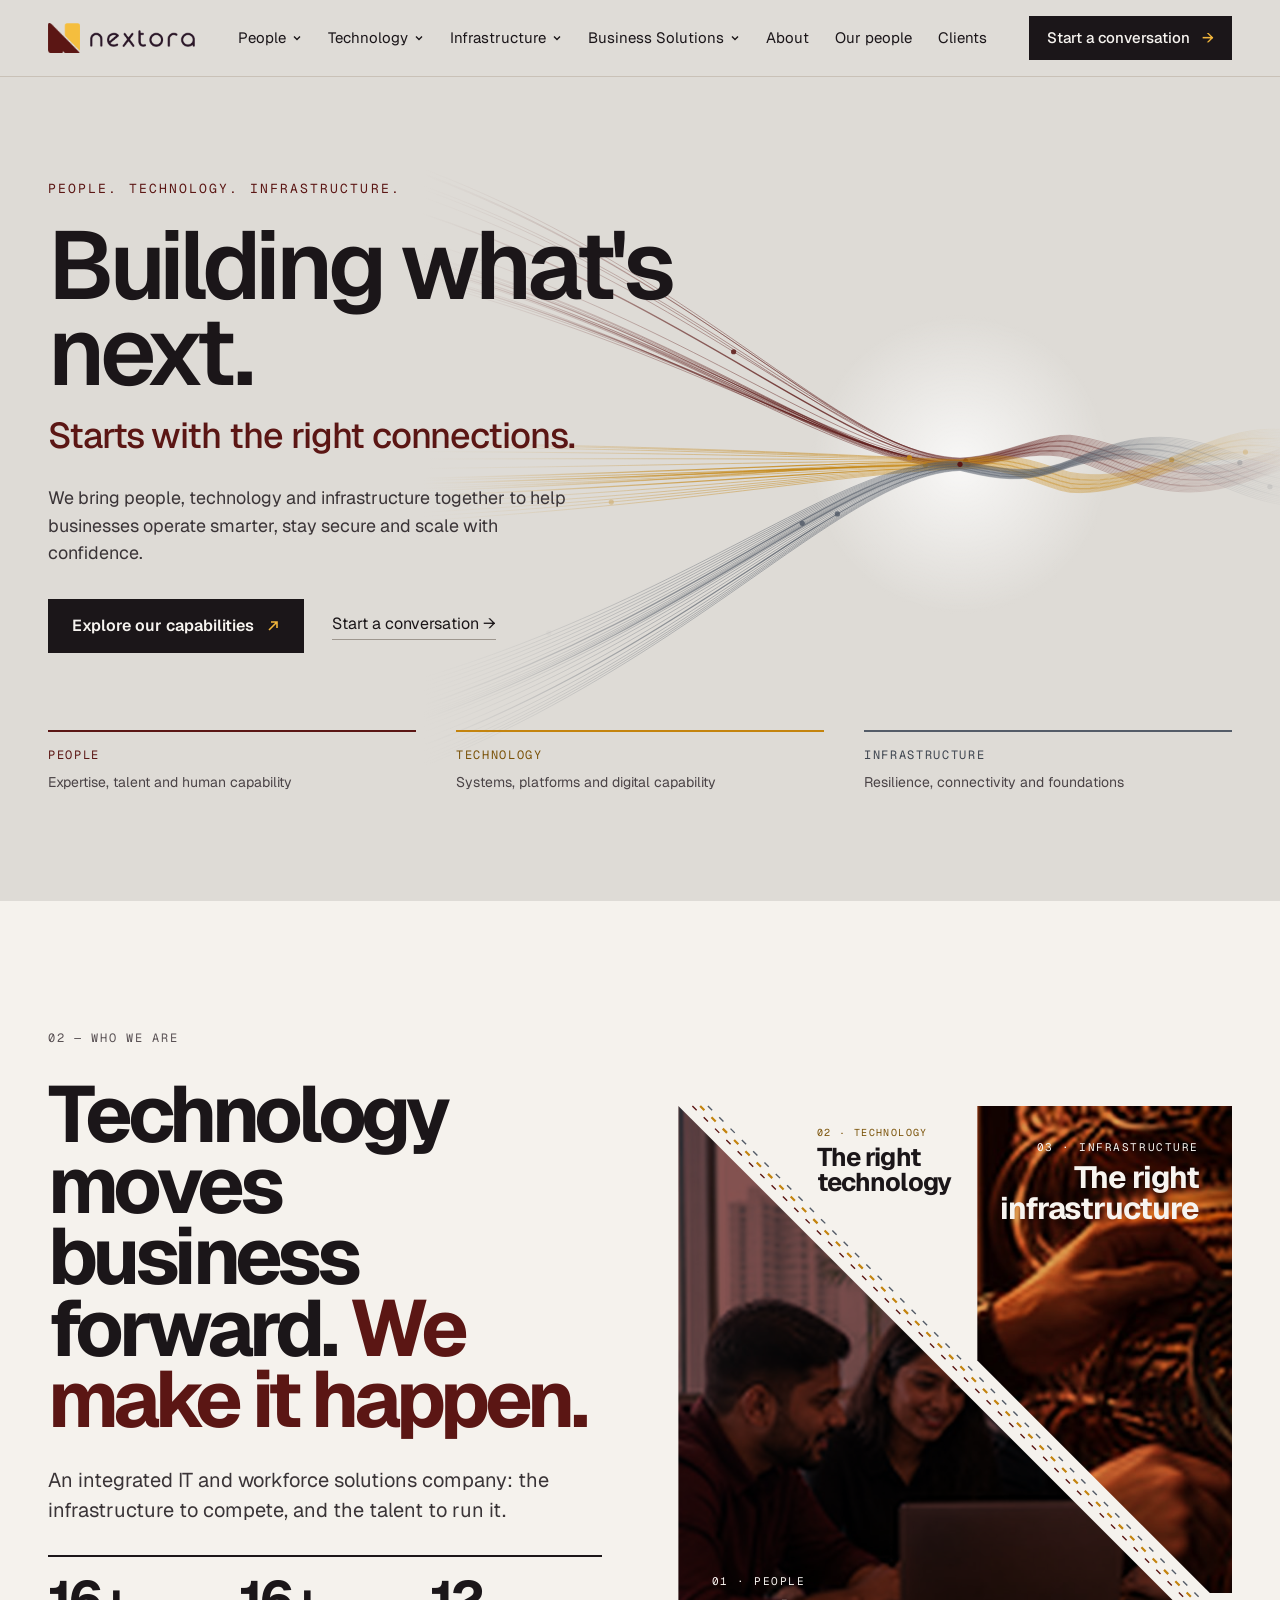
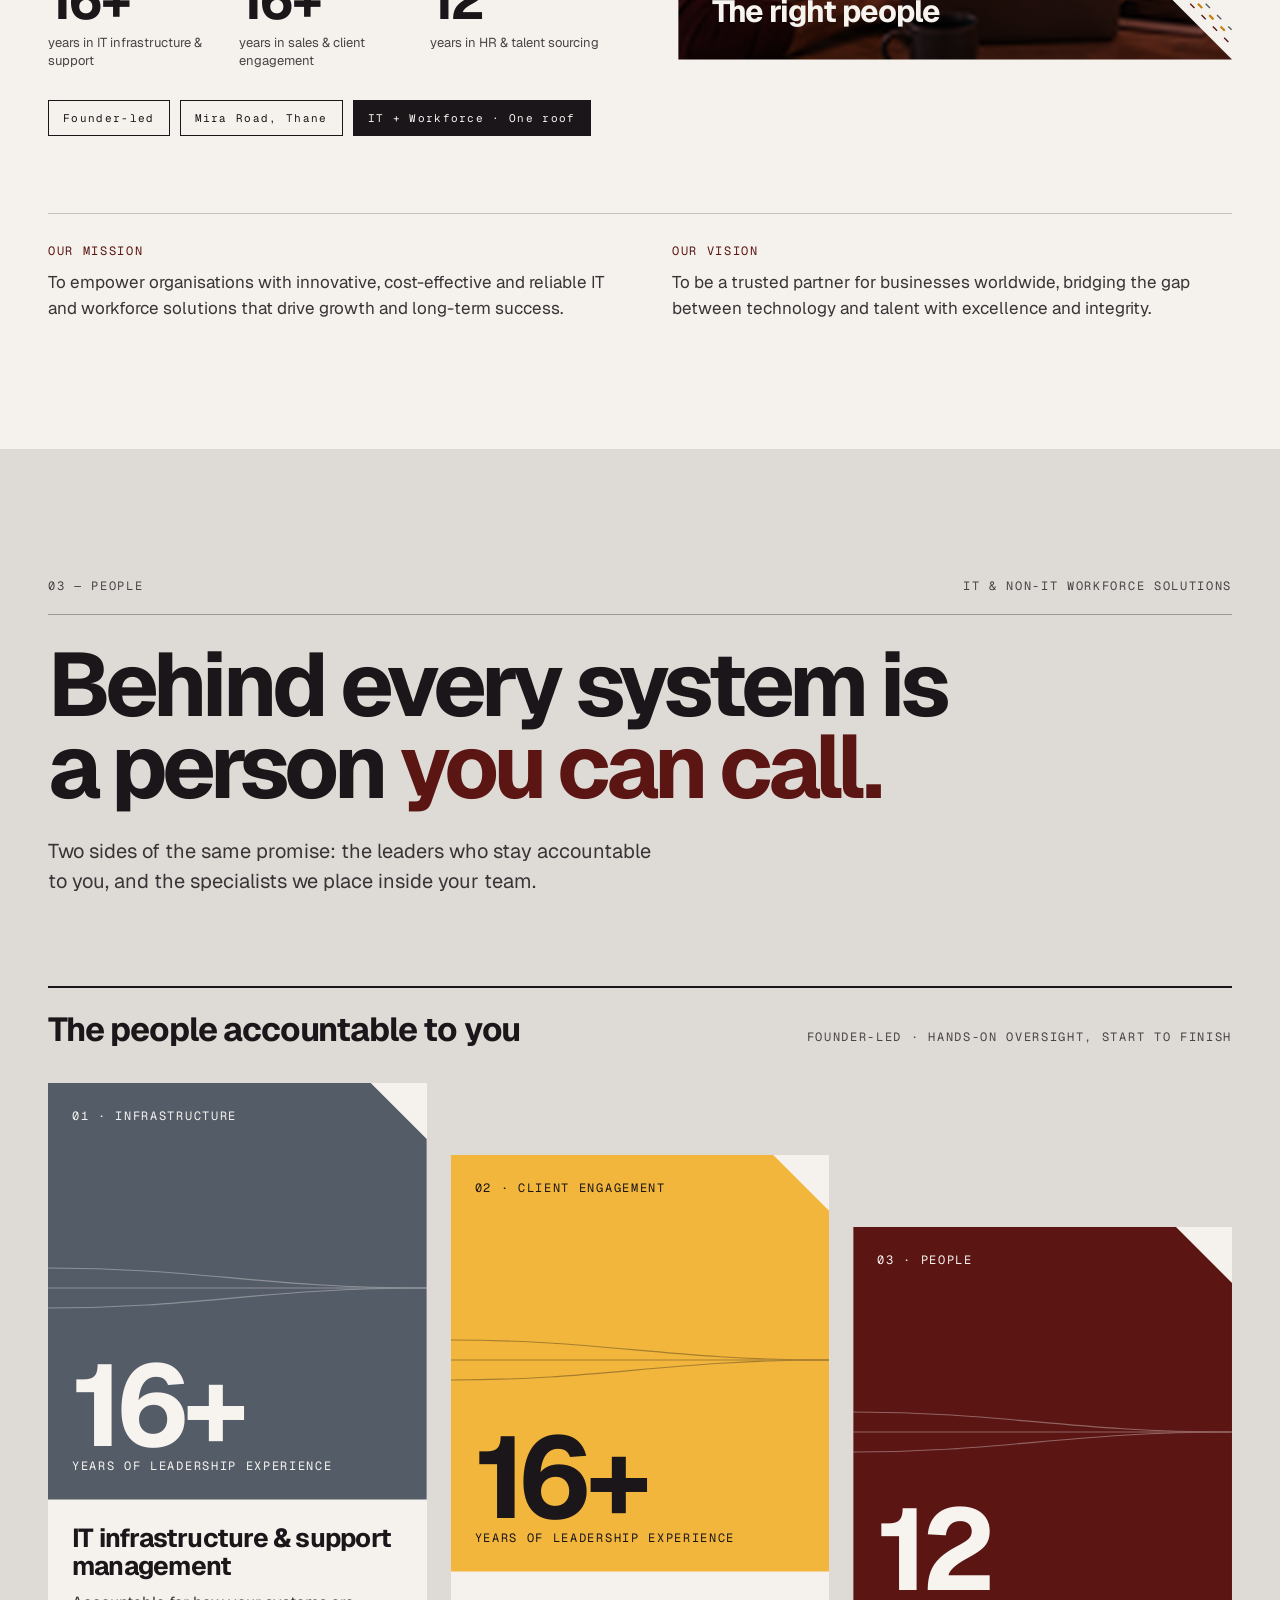
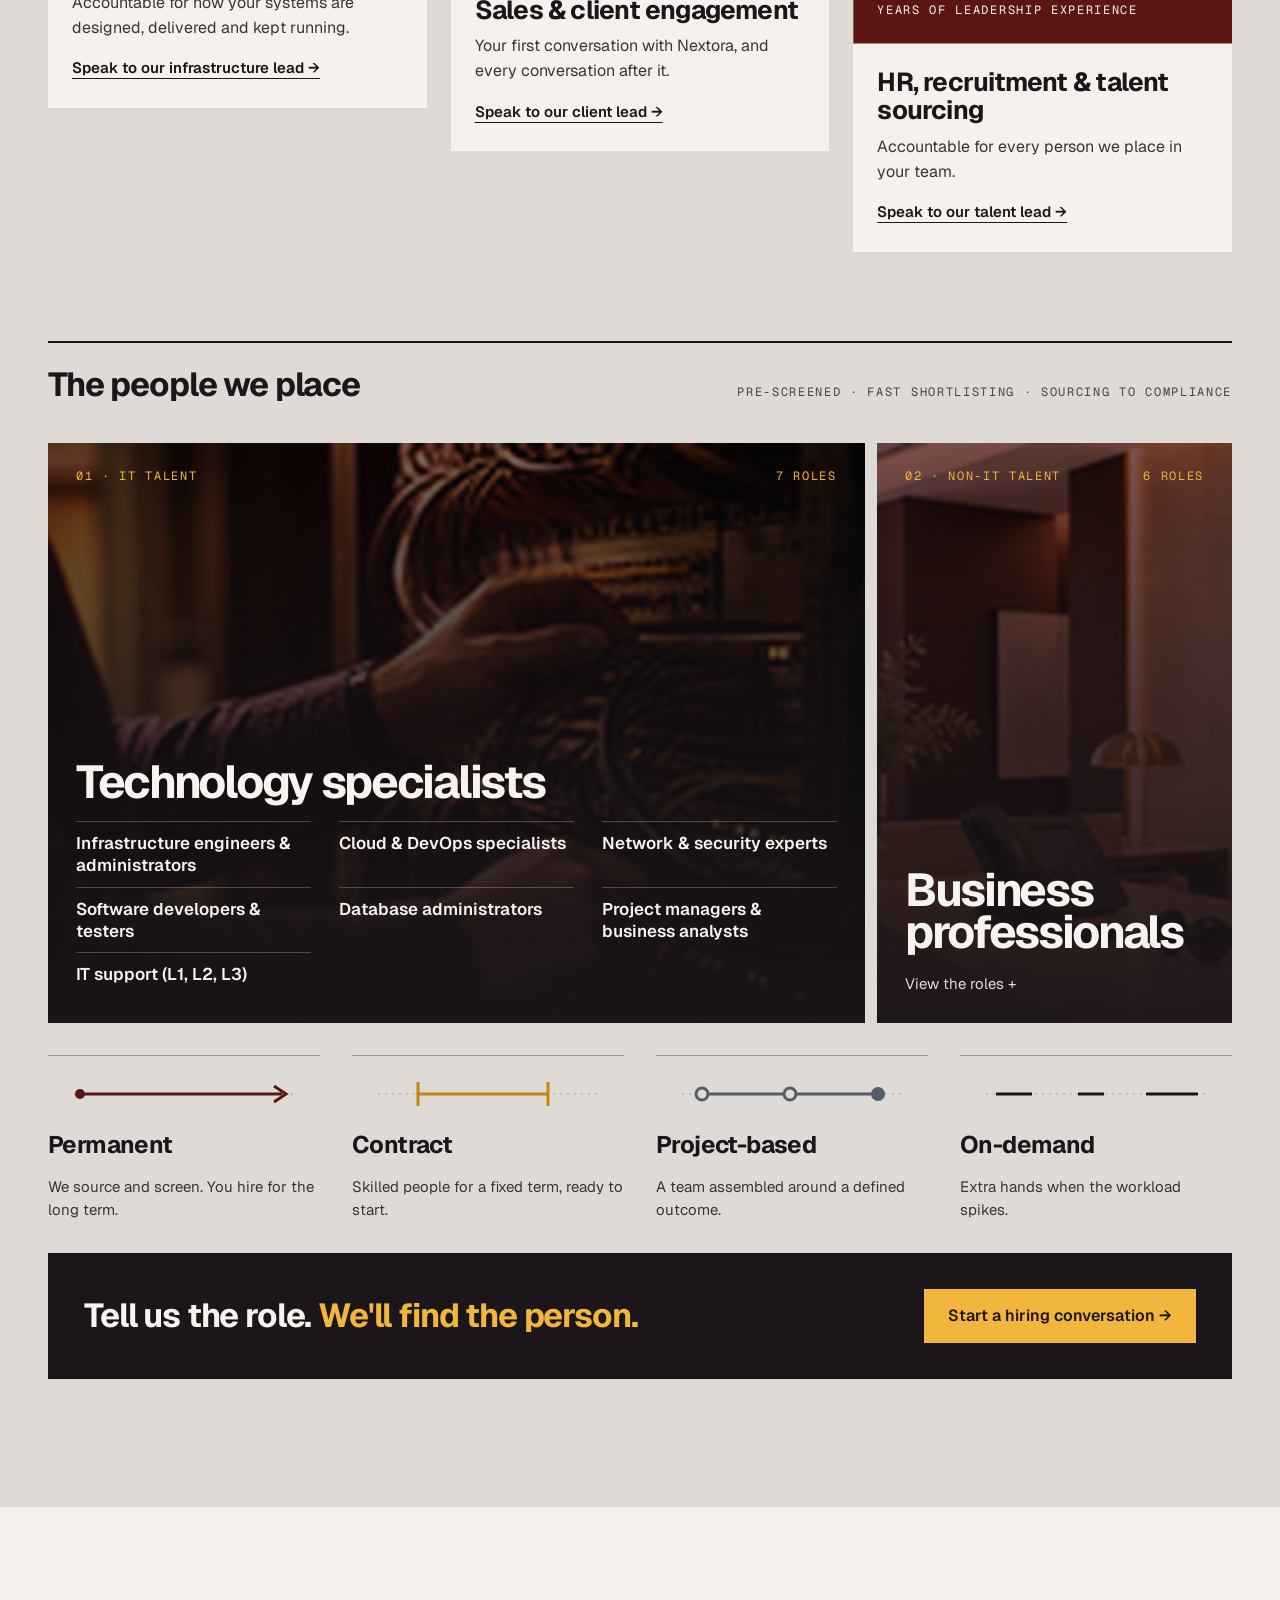
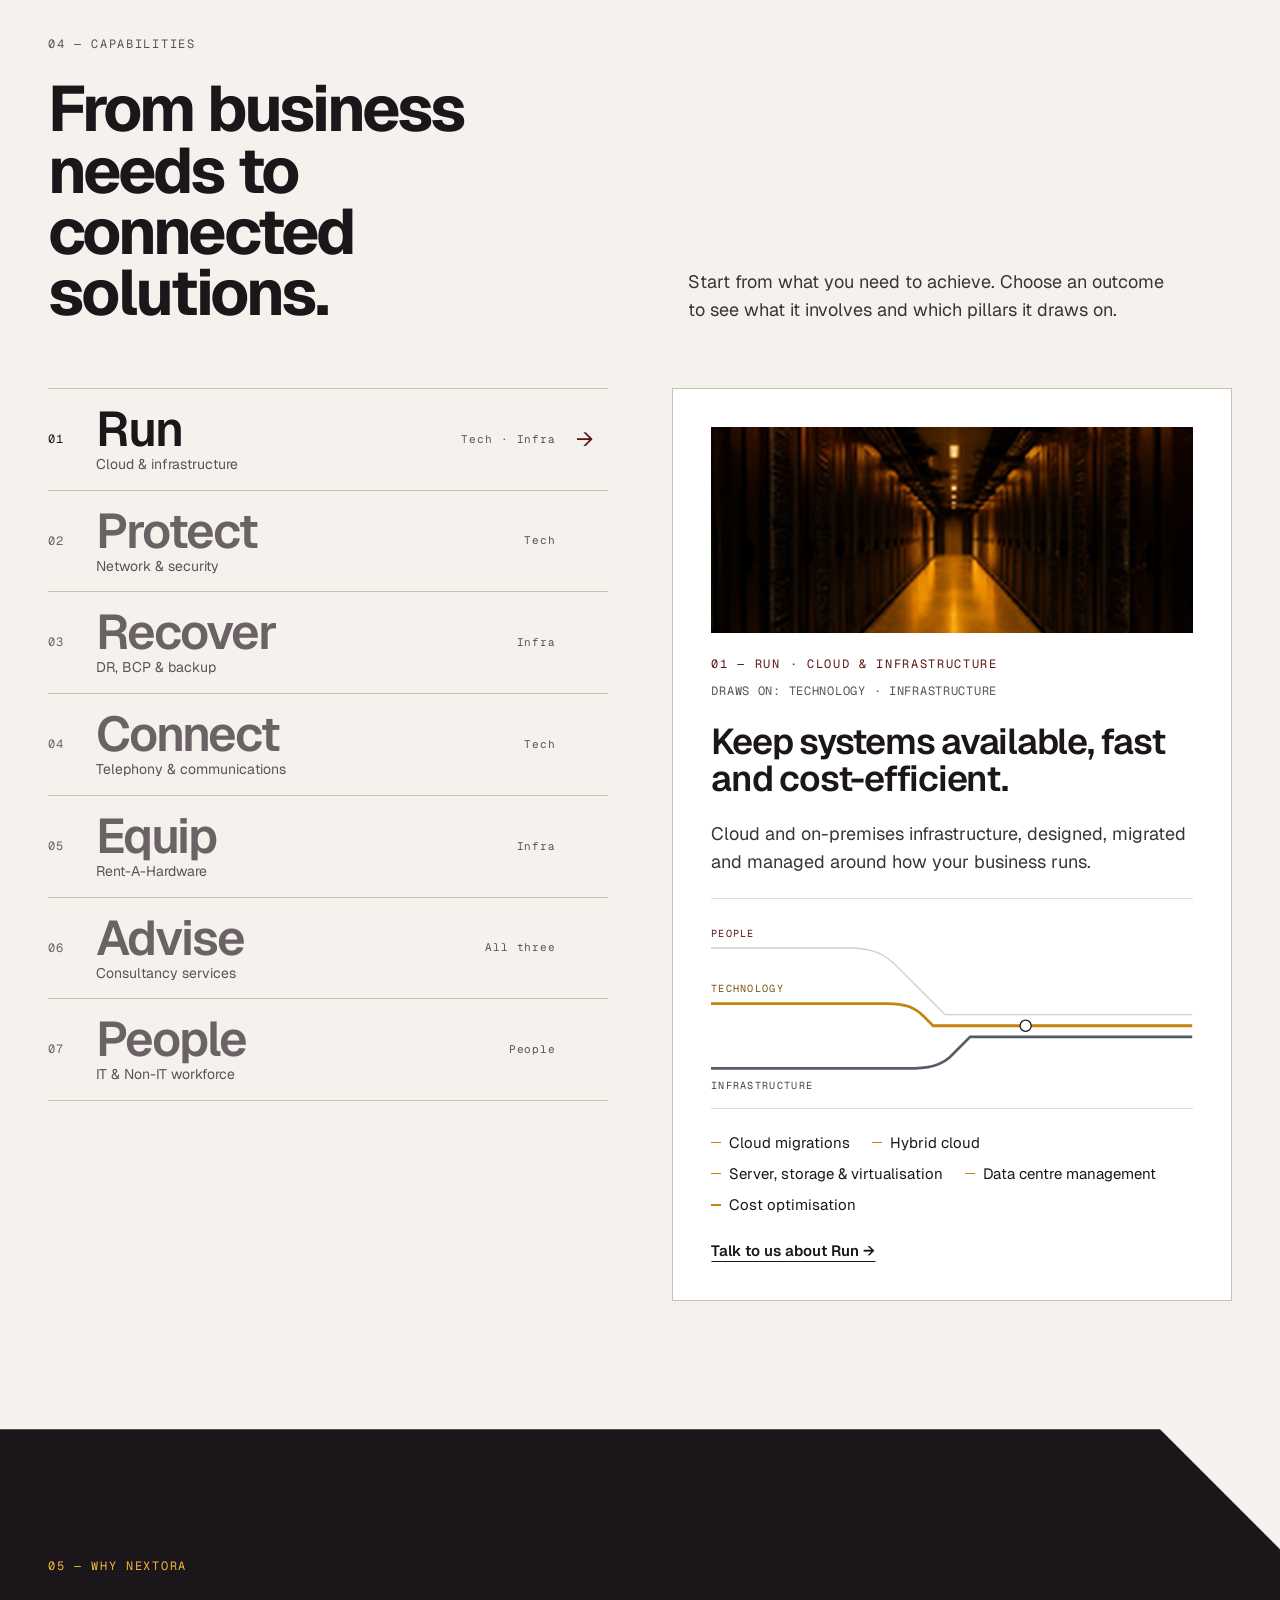
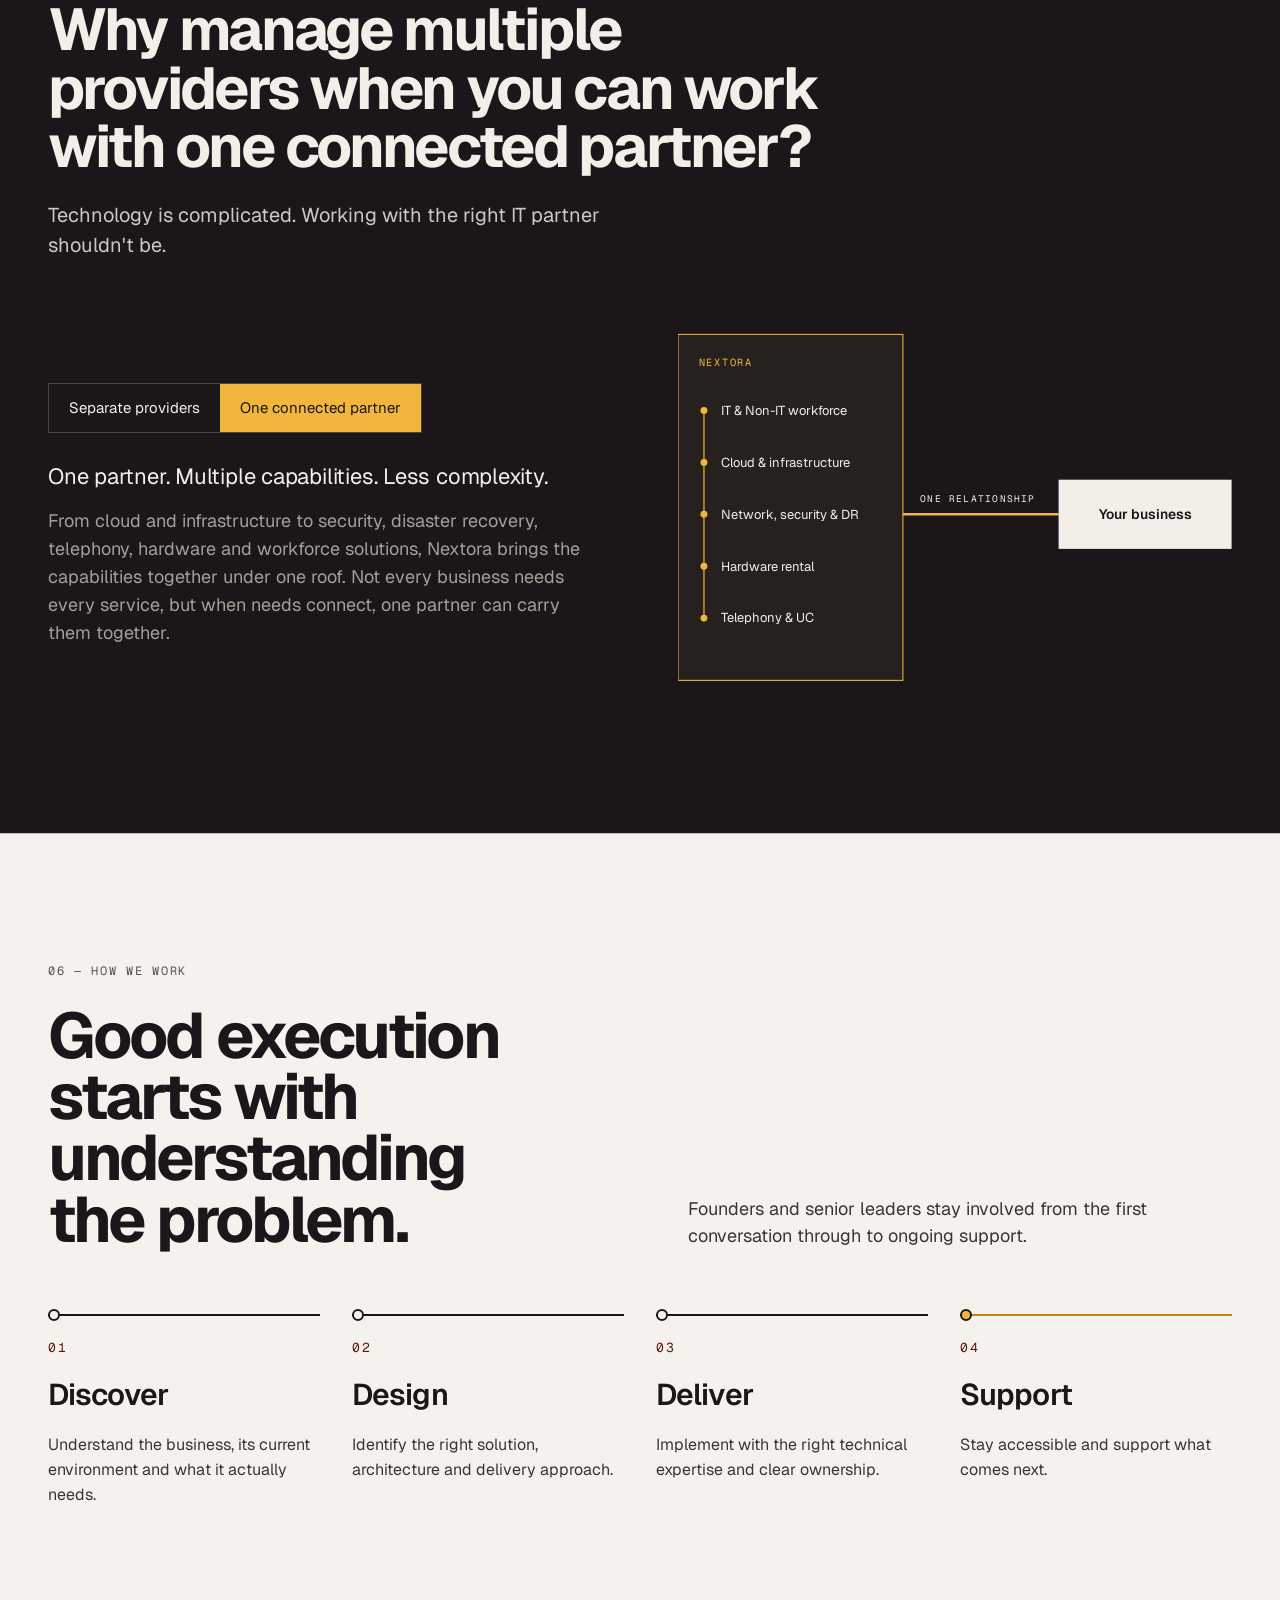
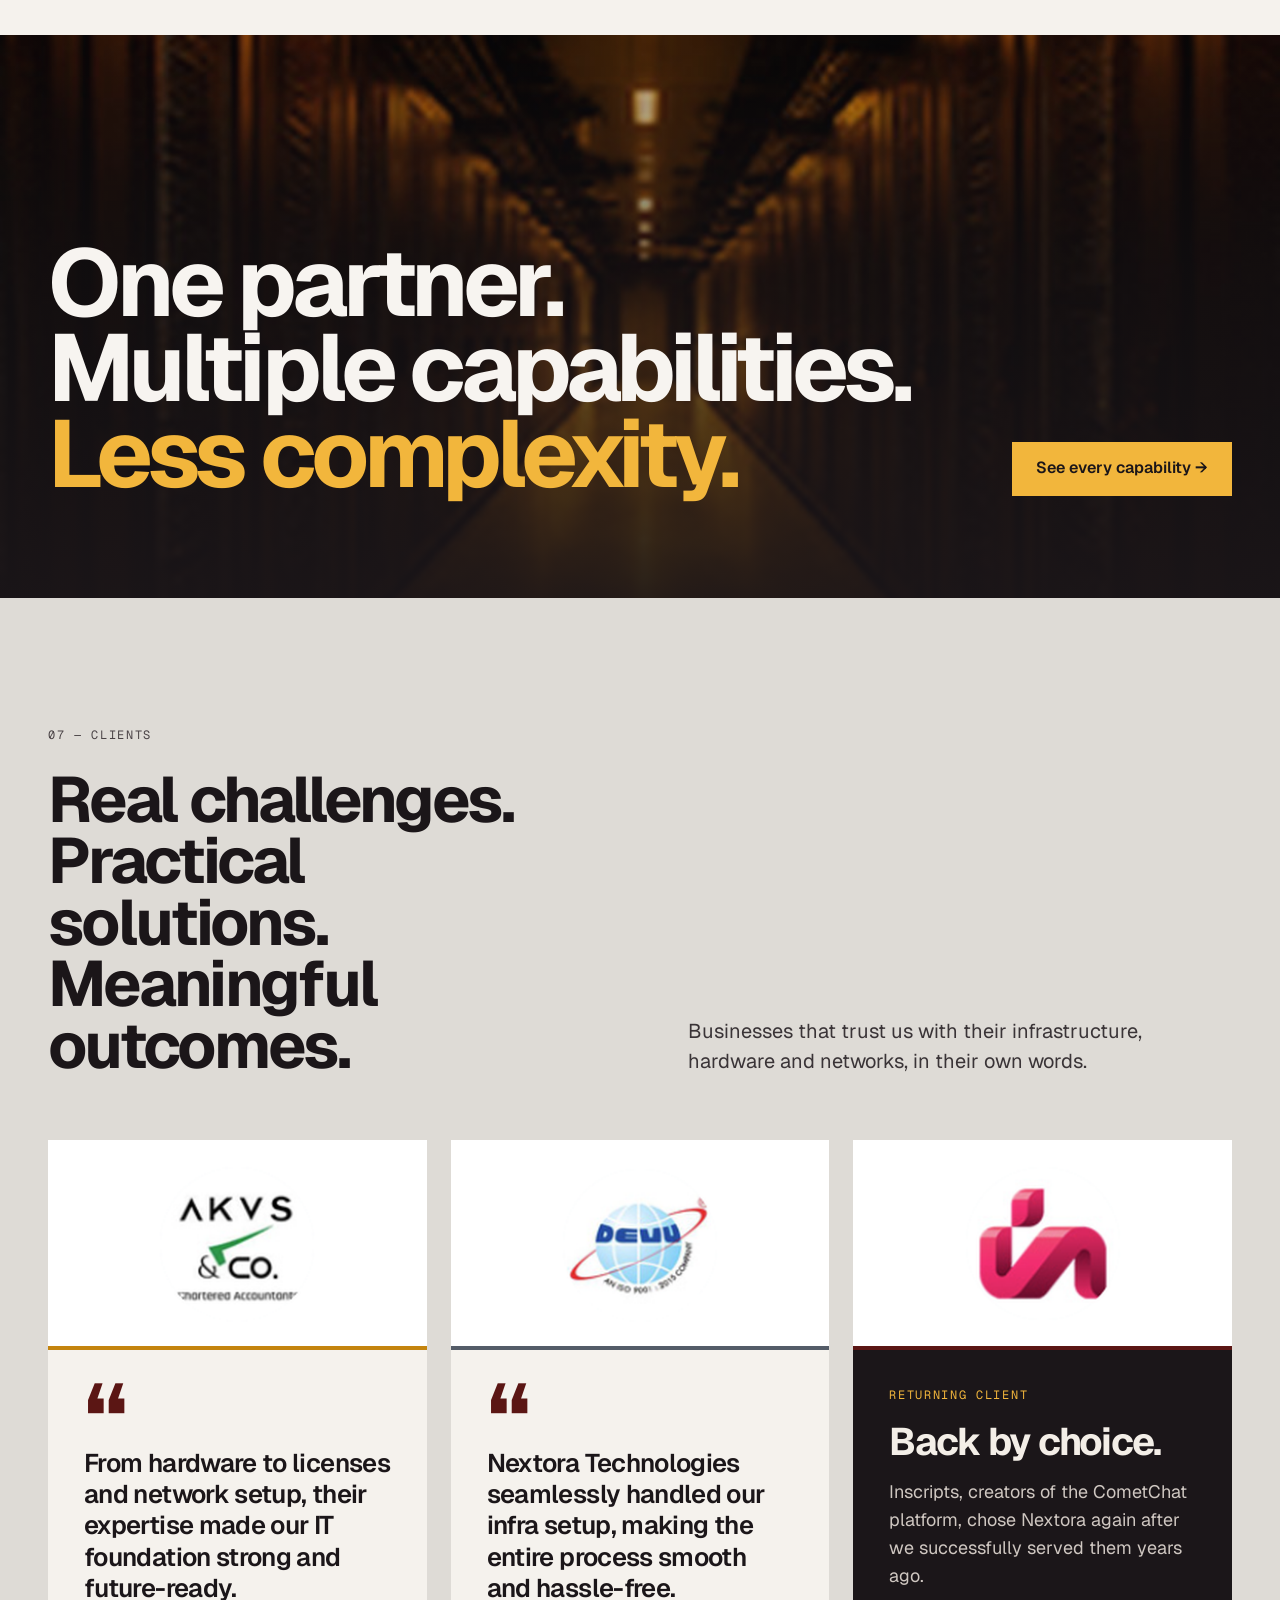
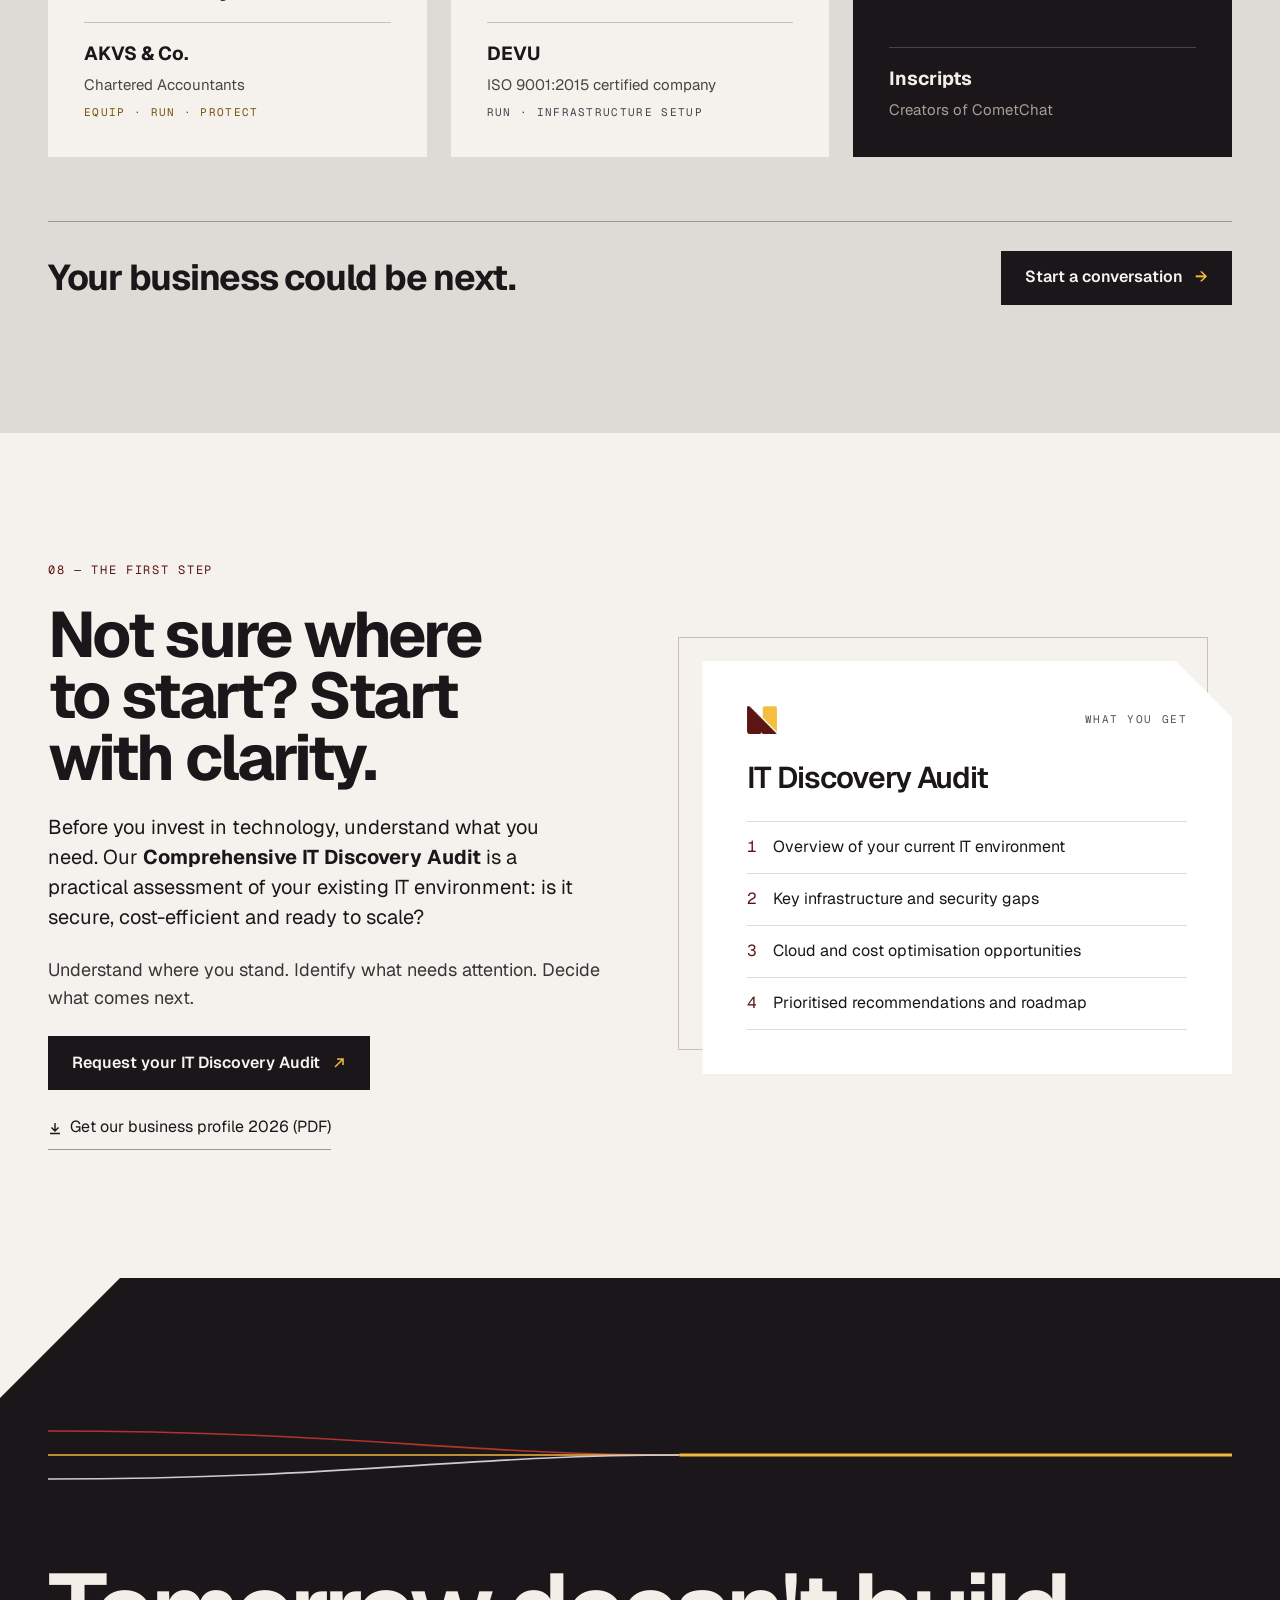
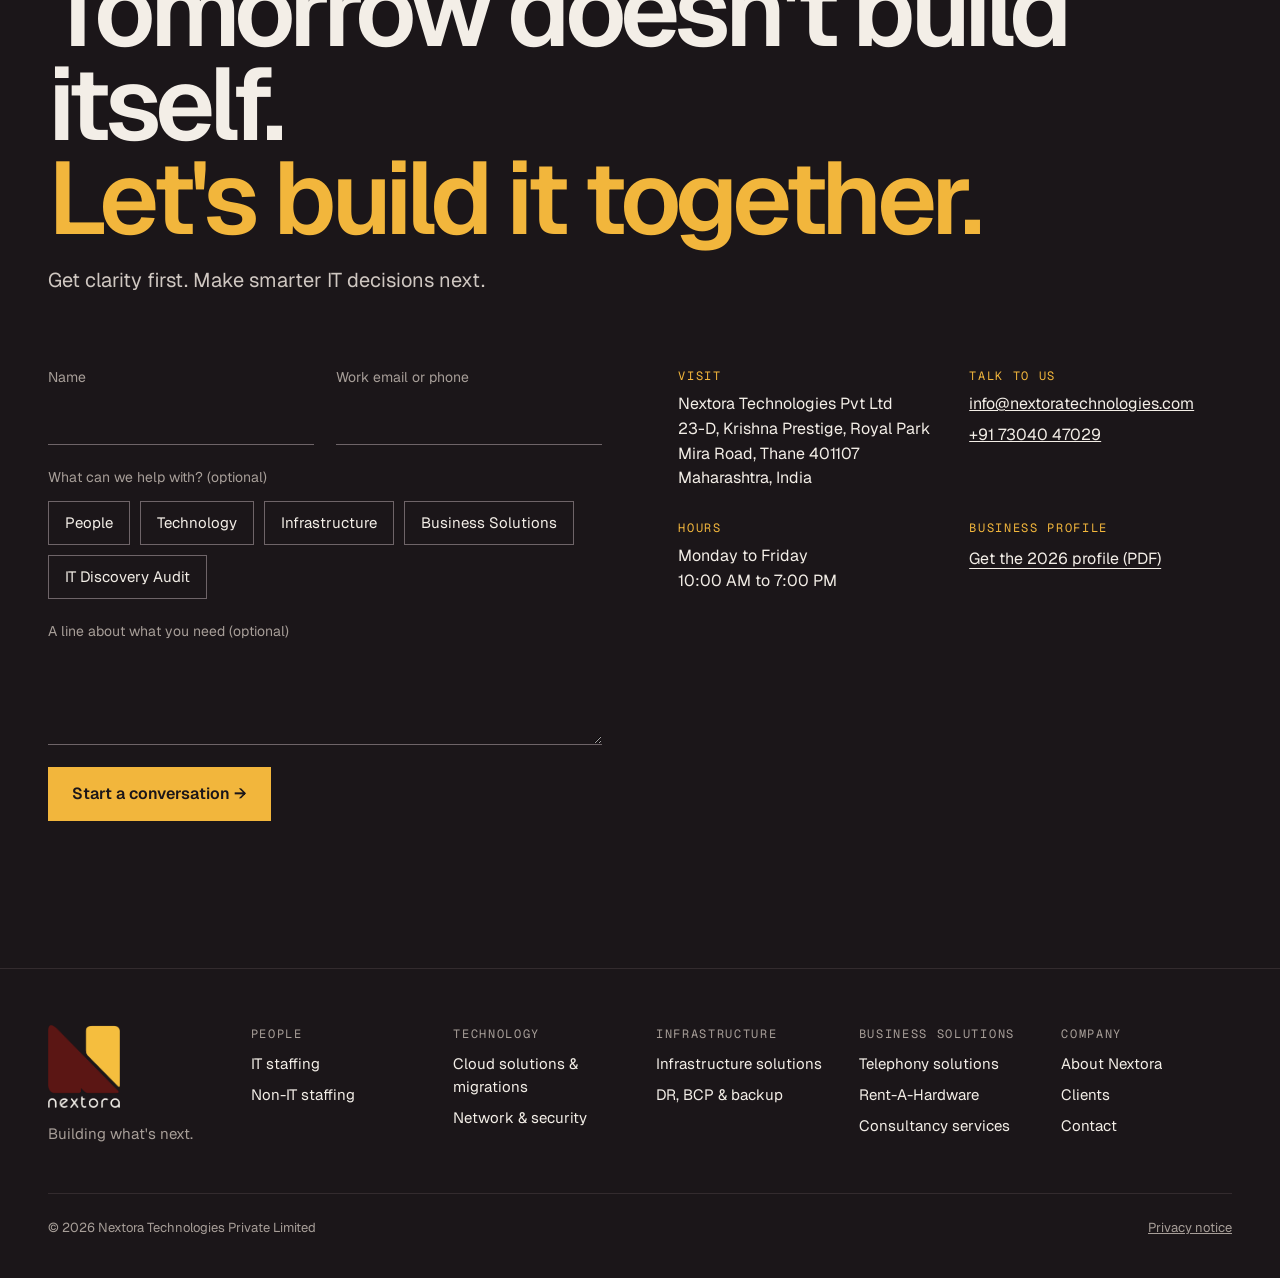
==== index.html @ 219633ad "Nextora website v1 Co-authored-by: Cursor <cursoragent@cursor.com>" ====
<!DOCTYPE html>
<html lang="en-IN">
<head>
<meta charset="utf-8">
<meta name="viewport" content="width=device-width, initial-scale=1, viewport-fit=cover">
<title>Nextora Technologies | IT Solutions &amp; Workforce Solutions, Mira Road, Thane</title>
<meta name="description" content="Nextora Technologies brings people, technology and infrastructure together: cloud, network and security, disaster recovery, telephony, hardware rental, IT consultancy and IT &amp; non-IT staffing. Mira Road, Thane.">
<meta name="theme-color" content="#DEDBD6">
<link rel="canonical" href="https://www.nextoratechnologies.com/">
<link rel="icon" type="image/png" href="favicon.png">
<link rel="apple-touch-icon" href="apple-touch-icon.png">

<meta property="og:type" content="website">
<meta property="og:site_name" content="Nextora Technologies">
<meta property="og:title" content="Nextora Technologies | Building what's next">
<meta property="og:description" content="People, technology and infrastructure. Connected to move your business forward.">
<meta property="og:url" content="https://www.nextoratechnologies.com/">
<meta property="og:image" content="https://www.nextoratechnologies.com/assets/img/og-image.jpg">
<meta name="twitter:card" content="summary_large_image">

<link rel="preconnect" href="https://fonts.googleapis.com">
<link rel="preconnect" href="https://fonts.gstatic.com" crossorigin>
<link rel="stylesheet" href="https://fonts.googleapis.com/css2?family=Geist:wght@300;400;500;600;700&family=Geist+Mono:wght@400;500&display=swap">
<link rel="stylesheet" href="assets/css/style.css?v=1">

<script type="application/ld+json">
{
  "@context": "https://schema.org",
  "@type": "Organization",
  "name": "Nextora Technologies Pvt Ltd",
  "url": "https://www.nextoratechnologies.com/",
  "logo": "https://www.nextoratechnologies.com/assets/img/nextora-logo.png",
  "email": "info@nextoratechnologies.com",
  "telephone": "+91-73040-47029",
  "slogan": "Building what's next",
  "address": {
    "@type": "PostalAddress",
    "streetAddress": "23-D, Krishna Prestige, Royal Park, Mira Road",
    "addressLocality": "Thane",
    "postalCode": "401107",
    "addressRegion": "Maharashtra",
    "addressCountry": "IN"
  },
  "openingHoursSpecification": [{
    "@type": "OpeningHoursSpecification",
    "dayOfWeek": ["Monday","Tuesday","Wednesday","Thursday","Friday"],
    "opens": "10:00", "closes": "19:00"
  }]
}
</script>
</head>
<body>
<a class="skip-link" href="#main">Skip to content</a>

<!-- ================= HEADER ================= -->
<header class="site-header" id="top">
  <div class="wrap header-bar">
    <a class="brand" href="#top" aria-label="Nextora Technologies, home">
      <img src="assets/img/nextora-mark.png" alt="" width="32" height="30">
      <img src="assets/img/nextora-wordmark.png" alt="" width="105" height="17">
    </a>
    <nav class="nav" aria-label="Primary">
      <button class="nav-btn" data-menu="people" aria-expanded="false" aria-controls="mega">People <svg aria-hidden="true" width="10" height="10" viewBox="0 0 10 10"><path d="M2 3.5 L5 6.5 L8 3.5" fill="none" stroke="currentColor" stroke-width="1.4"/></svg></button>
      <button class="nav-btn" data-menu="technology" aria-expanded="false" aria-controls="mega">Technology <svg aria-hidden="true" width="10" height="10" viewBox="0 0 10 10"><path d="M2 3.5 L5 6.5 L8 3.5" fill="none" stroke="currentColor" stroke-width="1.4"/></svg></button>
      <button class="nav-btn" data-menu="infrastructure" aria-expanded="false" aria-controls="mega">Infrastructure <svg aria-hidden="true" width="10" height="10" viewBox="0 0 10 10"><path d="M2 3.5 L5 6.5 L8 3.5" fill="none" stroke="currentColor" stroke-width="1.4"/></svg></button>
      <button class="nav-btn" data-menu="business" aria-expanded="false" aria-controls="mega">Business Solutions <svg aria-hidden="true" width="10" height="10" viewBox="0 0 10 10"><path d="M2 3.5 L5 6.5 L8 3.5" fill="none" stroke="currentColor" stroke-width="1.4"/></svg></button>
      <a href="#about">About</a>
      <a href="#people">Our people</a>
      <a href="#clients">Clients</a>
    </nav>
    <div class="header-actions">
      <a class="btn btn--sm" href="#contact" aria-label="Start a conversation"><span class="label-long" aria-hidden="true">Start a conversation</span><span class="arrow" aria-hidden="true">→</span></a>
      <button class="burger" aria-label="Open menu" aria-expanded="false" aria-controls="mnav">
        <svg aria-hidden="true" width="20" height="20" viewBox="0 0 20 20"><path d="M3 6 H17 M3 10 H17 M3 14 H17" stroke="#1B1619" stroke-width="1.5"/></svg>
      </button>
    </div>
  </div>

  <!-- Mega menu -->
  <div class="mega" id="mega" hidden>
    <div class="wrap mega-grid">
      <div class="mega-col" data-col="people" style="--col:#5B1614;--lab:#5B1614">
        <span class="mono">01 · Workforce</span>
        <a href="#people">People →</a>
        <ul><li>IT staffing</li><li>Non-IT staffing</li><li>Flexible hiring models</li></ul>
      </div>
      <div class="mega-col" data-col="technology" style="--col:#C4840E;--lab:#7A5208">
        <span class="mono">02 · Cloud &amp; security</span>
        <a href="#capabilities" data-cap="run">Technology →</a>
        <ul><li>Cloud solutions &amp; migrations</li><li>Network &amp; security</li><li>Zero Trust</li></ul>
      </div>
      <div class="mega-col" data-col="infrastructure" style="--col:#545C68;--lab:#3E4550">
        <span class="mono">03 · Run &amp; recover</span>
        <a href="#capabilities" data-cap="recover">Infrastructure →</a>
        <ul><li>Infrastructure solutions</li><li>DR, BCP &amp; backup</li><li>Data centre management</li></ul>
      </div>
      <div class="mega-col" data-col="business" style="--col:#1B1619;--lab:#4A4346">
        <span class="mono">04 · Connect · Equip · Advise</span>
        <a href="#capabilities" data-cap="connect">Business Solutions →</a>
        <ul><li>Telephony solutions</li><li>Rent-A-Hardware</li><li>Consultancy services</li></ul>
      </div>
      <div class="mega-promo on-ink">
        <span class="mono">Not sure where to start?</span>
        <p>Begin with a Comprehensive IT Discovery Audit.</p>
        <a href="#audit">What it covers →</a>
        <button type="button" data-gate>Get the business profile (PDF)</button>
      </div>
    </div>
    <div class="wrap mega-foot"><button type="button" data-close-mega>Close menu ✕</button></div>
  </div>

  <!-- Mobile menu -->
  <nav class="mnav" id="mnav" aria-label="Mobile" hidden>
    <a class="big" href="#people">People <span class="mono" style="color:#5B1614">01</span></a>
    <a class="big" href="#capabilities" data-cap="run">Technology <span class="mono" style="color:#7A5208">02</span></a>
    <a class="big" href="#capabilities" data-cap="recover">Infrastructure <span class="mono" style="color:#3E4550">03</span></a>
    <a class="big" href="#capabilities" data-cap="connect">Business Solutions <span class="mono" style="color:#4A4346">04</span></a>
    <a href="#about">About Nextora</a>
    <a href="#clients">Clients</a>
    <a href="#contact">Contact</a>
    <a href="#audit">Request an IT Discovery Audit →</a>
  </nav>
</header>

<main id="main">

<!-- ================= 01 HERO ================= -->
<section class="hero" aria-labelledby="hero-h">
  <canvas class="hero-canvas" aria-hidden="true"></canvas>
  <div class="hero-scrim" aria-hidden="true"></div>
  <div class="wrap hero-body">
    <div class="hero-copy">
      <div class="eyebrow reveal">People. Technology. Infrastructure.</div>
      <h1 id="hero-h" class="reveal">Building what's next.</h1>
      <p class="sub reveal d2">Starts with the right connections.</p>
      <p class="support reveal d3">We bring people, technology and infrastructure together to help businesses operate smarter, stay secure and scale with confidence.</p>
      <div class="hero-ctas reveal d4">
        <a class="btn" href="#capabilities">Explore our capabilities <svg aria-hidden="true" width="14" height="14" viewBox="0 0 14 14"><path d="M3 11 L11 3 M5 3 H11 V9" fill="none" stroke="#F2B63C" stroke-width="1.6"/></svg></a>
        <a class="link-u" href="#contact">Start a conversation →</a>
      </div>
    </div>
    <div class="rail" role="group" aria-label="Highlight a stream">
      <button type="button" data-stream="people" aria-pressed="false" style="--line:#5B1614;--lab:#5B1614"><span class="mono">People</span><span>Expertise, talent and human capability</span></button>
      <button type="button" data-stream="technology" aria-pressed="false" style="--line:#C4840E;--lab:#7A5208"><span class="mono">Technology</span><span>Systems, platforms and digital capability</span></button>
      <button type="button" data-stream="infrastructure" aria-pressed="false" style="--line:#545C68;--lab:#3E4550"><span class="mono">Infrastructure</span><span>Resilience, connectivity and foundations</span></button>
    </div>
  </div>
</section>

<!-- ================= 02 WHO WE ARE ================= -->
<section class="who section" id="about" aria-labelledby="who-h">
  <div class="wrap">
    <div class="who-grid">
      <div class="who-copy">
        <span class="eyebrow">02 — Who we are</span>
        <h2 id="who-h">Technology moves business forward. <span class="accent">We make it happen.</span></h2>
        <p class="lede">An integrated IT and workforce solutions company: the infrastructure to compete, and the talent to run it.</p>
        <div class="figures">
          <div><strong>16+</strong><span>years in IT infrastructure &amp; support</span></div>
          <div><strong>16+</strong><span>years in sales &amp; client engagement</span></div>
          <div><strong>12</strong><span>years in HR &amp; talent sourcing</span></div>
        </div>
        <div class="chips">
          <span class="chip">Founder-led</span>
          <span class="chip">Mira Road, Thane</span>
          <span class="chip chip--ink">IT + Workforce · One roof</span>
        </div>
      </div>

      <div class="mark-comp" role="img" aria-label="The Nextora mark rebuilt at scale: the people shape and the infrastructure shape, with three lines for technology running along the seam that connects them">
        <div class="mark-shape mark-shape--people">
          <img src="assets/img/photos/team.jpg" alt="" loading="lazy">
          <span class="mark-tint"></span>
          <span class="mark-label mark-label--people"><span class="mono">01 · People</span><b>The right people</b></span>
        </div>
        <div class="mark-shape mark-shape--infra">
          <img src="assets/img/photos/infra.jpg" alt="" loading="lazy">
          <span class="mark-tint"></span>
          <span class="mark-label mark-label--infra"><span class="mono">03 · Infrastructure</span><b>The right<br>infrastructure</b></span>
        </div>
        <svg class="mark-seams" viewBox="0 0 100 100" preserveAspectRatio="none" aria-hidden="true">
          <line class="seam" x1="2.6" y1="0" x2="100" y2="97.4" stroke="#5B1614" stroke-width="1.4" vector-effect="non-scaling-stroke"/>
          <line class="seam s2" x1="4" y1="0" x2="100" y2="96" stroke="#C4840E" stroke-width="2.2" vector-effect="non-scaling-stroke"/>
          <line class="seam s3" x1="5.4" y1="0" x2="100" y2="94.6" stroke="#545C68" stroke-width="1.4" vector-effect="non-scaling-stroke"/>
        </svg>
        <span class="mark-label mark-label--tech"><span class="mono">02 · Technology</span><b>The right technology</b></span>
      </div>
    </div>

    <div class="mission">
      <p><span class="mono">Our mission</span>To empower organisations with innovative, cost-effective and reliable IT and workforce solutions that drive growth and long-term success.</p>
      <p><span class="mono">Our vision</span>To be a trusted partner for businesses worldwide, bridging the gap between technology and talent with excellence and integrity.</p>
    </div>
  </div>
</section>

<!-- ================= 03 PEOPLE ================= -->
<section class="people section" id="people" aria-labelledby="people-h">
  <div class="wrap">
    <div class="people-intro">
      <div class="rule-head mono"><span>03 — People</span><span>IT &amp; Non-IT workforce solutions</span></div>
      <h2 id="people-h">Behind every system is a person <span class="accent">you can call.</span></h2>
      <p class="lede" style="max-width:620px">Two sides of the same promise: the leaders who stay accountable to you, and the specialists we place inside your team.</p>
    </div>

    <div class="block">
      <div class="sub-head"><h3>The people accountable to you</h3><span class="mono">Founder-led · Hands-on oversight, start to finish</span></div>
      <div class="leaders">
        <article class="leader">
          <div class="leader-field" style="--field:#545C68;--field-fg:#F7F4F0">
            <span class="mono">01 · Infrastructure</span>
            <svg aria-hidden="true" viewBox="0 0 300 60" preserveAspectRatio="none"><path d="M0 10 C120 10 170 30 300 30" fill="none" stroke="currentColor" stroke-width="1.2" vector-effect="non-scaling-stroke"/><path d="M0 30 H300" fill="none" stroke="currentColor" stroke-width="1.2" vector-effect="non-scaling-stroke"/><path d="M0 50 C120 50 170 30 300 30" fill="none" stroke="currentColor" stroke-width="1.2" vector-effect="non-scaling-stroke"/></svg>
            <div class="leader-years"><b>16+</b><span class="mono">Years of leadership experience</span></div>
          </div>
          <div class="leader-body">
            <h4>IT infrastructure &amp; support management</h4>
            <p>Accountable for how your systems are designed, delivered and kept running.</p>
            <a class="link-arrow" href="mailto:info@nextoratechnologies.com?subject=Infrastructure%20enquiry">Speak to our infrastructure lead →</a>
          </div>
        </article>
        <article class="leader">
          <div class="leader-field" style="--field:#F2B63C;--field-fg:#1B1619">
            <span class="mono">02 · Client engagement</span>
            <svg aria-hidden="true" viewBox="0 0 300 60" preserveAspectRatio="none"><path d="M0 10 C120 10 170 30 300 30" fill="none" stroke="currentColor" stroke-width="1.2" vector-effect="non-scaling-stroke"/><path d="M0 30 H300" fill="none" stroke="currentColor" stroke-width="1.2" vector-effect="non-scaling-stroke"/><path d="M0 50 C120 50 170 30 300 30" fill="none" stroke="currentColor" stroke-width="1.2" vector-effect="non-scaling-stroke"/></svg>
            <div class="leader-years"><b>16+</b><span class="mono">Years of leadership experience</span></div>
          </div>
          <div class="leader-body">
            <h4>Sales &amp; client engagement</h4>
            <p>Your first conversation with Nextora, and every conversation after it.</p>
            <a class="link-arrow" href="mailto:info@nextoratechnologies.com?subject=New%20enquiry">Speak to our client lead →</a>
          </div>
        </article>
        <article class="leader">
          <div class="leader-field" style="--field:#5B1614;--field-fg:#F7F4F0">
            <span class="mono">03 · People</span>
            <svg aria-hidden="true" viewBox="0 0 300 60" preserveAspectRatio="none"><path d="M0 10 C120 10 170 30 300 30" fill="none" stroke="currentColor" stroke-width="1.2" vector-effect="non-scaling-stroke"/><path d="M0 30 H300" fill="none" stroke="currentColor" stroke-width="1.2" vector-effect="non-scaling-stroke"/><path d="M0 50 C120 50 170 30 300 30" fill="none" stroke="currentColor" stroke-width="1.2" vector-effect="non-scaling-stroke"/></svg>
            <div class="leader-years"><b>12</b><span class="mono">Years of leadership experience</span></div>
          </div>
          <div class="leader-body">
            <h4>HR, recruitment &amp; talent sourcing</h4>
            <p>Accountable for every person we place in your team.</p>
            <a class="link-arrow" href="mailto:info@nextoratechnologies.com?subject=Hiring%20enquiry">Speak to our talent lead →</a>
          </div>
        </article>
      </div>
    </div>

    <div class="block" style="gap:32px">
      <div class="sub-head"><h3>The people we place</h3><span class="mono">Pre-screened · Fast shortlisting · Sourcing to compliance</span></div>
      <div class="panels">
        <button type="button" class="panel is-open" data-panel aria-expanded="true">
          <img src="assets/img/photos/infra.jpg" alt="An engineer connecting cables in a server rack" loading="lazy">
          <span class="panel-tint" style="--tint:#545C68" aria-hidden="true"></span>
          <span class="panel-shade" aria-hidden="true"></span>
          <span class="panel-top mono"><span>01 · IT talent</span><span>7 roles</span></span>
          <span class="panel-body">
            <span class="panel-title">Technology specialists</span>
            <ul class="panel-roles">
              <li>Infrastructure engineers &amp; administrators</li>
              <li>Cloud &amp; DevOps specialists</li>
              <li>Network &amp; security experts</li>
              <li>Software developers &amp; testers</li>
              <li>Database administrators</li>
              <li>Project managers &amp; business analysts</li>
              <li>IT support (L1, L2, L3)</li>
            </ul>
            <span class="panel-more">View the roles +</span>
          </span>
        </button>
        <button type="button" class="panel" data-panel aria-expanded="false">
          <img src="assets/img/photos/connect.jpg" alt="An office reception desk with a phone and headset" loading="lazy">
          <span class="panel-tint" style="--tint:#5B1614" aria-hidden="true"></span>
          <span class="panel-shade" aria-hidden="true"></span>
          <span class="panel-top mono"><span>02 · Non-IT talent</span><span>6 roles</span></span>
          <span class="panel-body">
            <span class="panel-title">Business professionals</span>
            <ul class="panel-roles">
              <li>Administrative &amp; office staff</li>
              <li>Sales &amp; marketing professionals</li>
              <li>Customer service executives</li>
              <li>Logistics &amp; supply chain staff</li>
              <li>Finance &amp; accounting personnel</li>
              <li>Skilled &amp; semi-skilled workers</li>
            </ul>
            <span class="panel-more">View the roles +</span>
          </span>
        </button>
      </div>

      <div class="models">
        <div class="model">
          <svg aria-hidden="true" viewBox="0 0 220 40"><line x1="0" y1="20" x2="220" y2="20" stroke="#A69E98" stroke-width="1" stroke-dasharray="2 5"/><circle cx="6" cy="20" r="5" fill="#5B1614"/><line x1="6" y1="20" x2="208" y2="20" stroke="#5B1614" stroke-width="3"/><path d="M200 12 L212 20 L200 28" fill="none" stroke="#5B1614" stroke-width="3"/></svg>
          <strong>Permanent</strong><span>We source and screen. You hire for the long term.</span>
        </div>
        <div class="model">
          <svg aria-hidden="true" viewBox="0 0 220 40"><line x1="0" y1="20" x2="220" y2="20" stroke="#A69E98" stroke-width="1" stroke-dasharray="2 5"/><line x1="40" y1="20" x2="170" y2="20" stroke="#C4840E" stroke-width="3"/><line x1="40" y1="8" x2="40" y2="32" stroke="#C4840E" stroke-width="3"/><line x1="170" y1="8" x2="170" y2="32" stroke="#C4840E" stroke-width="3"/></svg>
          <strong>Contract</strong><span>Skilled people for a fixed term, ready to start.</span>
        </div>
        <div class="model">
          <svg aria-hidden="true" viewBox="0 0 220 40"><line x1="0" y1="20" x2="220" y2="20" stroke="#A69E98" stroke-width="1" stroke-dasharray="2 5"/><line x1="20" y1="20" x2="196" y2="20" stroke="#545C68" stroke-width="3"/><circle cx="20" cy="20" r="6" fill="#DEDBD6" stroke="#545C68" stroke-width="3"/><circle cx="108" cy="20" r="6" fill="#DEDBD6" stroke="#545C68" stroke-width="3"/><circle cx="196" cy="20" r="7" fill="#545C68"/></svg>
          <strong>Project-based</strong><span>A team assembled around a defined outcome.</span>
        </div>
        <div class="model">
          <svg aria-hidden="true" viewBox="0 0 220 40"><line x1="0" y1="20" x2="220" y2="20" stroke="#A69E98" stroke-width="1" stroke-dasharray="2 5"/><line x1="10" y1="20" x2="46" y2="20" stroke="#1B1619" stroke-width="3"/><line x1="92" y1="20" x2="118" y2="20" stroke="#1B1619" stroke-width="3"/><line x1="160" y1="20" x2="212" y2="20" stroke="#1B1619" stroke-width="3"/></svg>
          <strong>On-demand</strong><span>Extra hands when the workload spikes.</span>
        </div>
      </div>

      <div class="cta-bar on-ink">
        <p>Tell us the role. <span class="amber">We'll find the person.</span></p>
        <a class="btn btn--amber" href="#contact" data-topic="People">Start a hiring conversation →</a>
      </div>
    </div>
  </div>
</section>

<!-- ================= 04 CAPABILITIES ================= -->
<section class="caps section" id="capabilities" aria-labelledby="caps-h">
  <div class="wrap">
    <div class="split-head">
      <div><span class="eyebrow">04 — Capabilities</span><h2 id="caps-h" class="h-section">From business needs to connected solutions.</h2></div>
      <p>Start from what you need to achieve. Choose an outcome to see what it involves and which pillars it draws on.</p>
    </div>
    <div class="caps-grid">
      <ul class="cap-list" aria-label="Capabilities">
        <li><button type="button" class="cap-btn" data-cap-id="run" aria-pressed="true"><span class="cap-n">01</span><span class="cap-word"><b>Run</b><small>Cloud &amp; infrastructure</small></span><span class="cap-tag">Tech · Infra</span><span class="cap-mark" aria-hidden="true">→</span></button></li>
        <li><button type="button" class="cap-btn" data-cap-id="protect" aria-pressed="false"><span class="cap-n">02</span><span class="cap-word"><b>Protect</b><small>Network &amp; security</small></span><span class="cap-tag">Tech</span><span class="cap-mark" aria-hidden="true">→</span></button></li>
        <li><button type="button" class="cap-btn" data-cap-id="recover" aria-pressed="false"><span class="cap-n">03</span><span class="cap-word"><b>Recover</b><small>DR, BCP &amp; backup</small></span><span class="cap-tag">Infra</span><span class="cap-mark" aria-hidden="true">→</span></button></li>
        <li><button type="button" class="cap-btn" data-cap-id="connect" aria-pressed="false"><span class="cap-n">04</span><span class="cap-word"><b>Connect</b><small>Telephony &amp; communications</small></span><span class="cap-tag">Tech</span><span class="cap-mark" aria-hidden="true">→</span></button></li>
        <li><button type="button" class="cap-btn" data-cap-id="equip" aria-pressed="false"><span class="cap-n">05</span><span class="cap-word"><b>Equip</b><small>Rent-A-Hardware</small></span><span class="cap-tag">Infra</span><span class="cap-mark" aria-hidden="true">→</span></button></li>
        <li><button type="button" class="cap-btn" data-cap-id="advise" aria-pressed="false"><span class="cap-n">06</span><span class="cap-word"><b>Advise</b><small>Consultancy services</small></span><span class="cap-tag">All three</span><span class="cap-mark" aria-hidden="true">→</span></button></li>
        <li><button type="button" class="cap-btn" data-cap-id="people" aria-pressed="false"><span class="cap-n">07</span><span class="cap-word"><b>People</b><small>IT &amp; Non-IT workforce</small></span><span class="cap-tag">People</span><span class="cap-mark" aria-hidden="true">→</span></button></li>
      </ul>
      <article class="cap-detail" aria-live="polite">
        <img data-cd="img" src="assets/img/photos/aisle.jpg" alt="A data centre aisle lined with server racks" loading="lazy">
        <div class="cap-meta mono"><span data-cd="label">01 — Run · Cloud &amp; infrastructure</span><span data-cd="draws">Draws on: Technology · Infrastructure</span></div>
        <h3 data-cd="outcome">Keep systems available, fast and cost-efficient.</h3>
        <p data-cd="desc">Cloud and on-premises infrastructure, designed, migrated and managed around how your business runs.</p>
        <svg viewBox="0 0 520 200" role="img" aria-label="Pillars this capability draws on" data-cd="svg">
          <path data-p="p" d="M0 40 H150 C175 40 188 47 200 59 L253 112 H520" fill="none" stroke="#D3CCC3" stroke-width="1.4"/>
          <path data-p="t" d="M0 100 H190 C210 100 220 104 230 114 L240 124 H520" fill="none" stroke="#C4840E" stroke-width="3"/>
          <path data-p="i" d="M0 170 H220 C240 170 250 165 258 158 L280 136 H520" fill="none" stroke="#545C68" stroke-width="3"/>
          <text x="0" y="28" font-family="Geist Mono, monospace" font-size="11" letter-spacing="1.4" fill="#5B1614">PEOPLE</text>
          <text x="0" y="88" font-family="Geist Mono, monospace" font-size="11" letter-spacing="1.4" fill="#7A5208">TECHNOLOGY</text>
          <text x="0" y="192" font-family="Geist Mono, monospace" font-size="11" letter-spacing="1.4" fill="#3E4550">INFRASTRUCTURE</text>
          <circle cx="340" cy="124" r="6" fill="#FFFFFF" stroke="#1B1619" stroke-width="1.4"/>
        </svg>
        <ul class="cap-services" data-cd="services"><li>Cloud migrations</li><li>Hybrid cloud</li><li>Server, storage &amp; virtualisation</li><li>Data centre management</li><li>Cost optimisation</li></ul>
        <a class="link-arrow" href="#contact" data-cd="cta">Talk to us about Run →</a>
      </article>
    </div>
  </div>
</section>

<!-- ================= 05 WHY NEXTORA (INK) ================= -->
<section class="why on-ink" aria-labelledby="why-h">
  <div class="wrap">
    <div style="display:flex;flex-direction:column;gap:24px">
      <span class="eyebrow">05 — Why Nextora</span>
      <h2 id="why-h">Why manage multiple providers when you can work with one connected partner?</h2>
      <p class="lede">Technology is complicated. Working with the right IT partner shouldn't be.</p>
    </div>
    <div class="why-grid">
      <div class="why-copy">
        <div class="toggle" role="group" aria-label="Compare sourcing models">
          <button type="button" data-why="frag" aria-pressed="false">Separate providers</button>
          <button type="button" data-why="conn" aria-pressed="true">One connected partner</button>
        </div>
        <div class="why-state" data-why-state="frag" hidden>
          <p>Each supplier holds its own contract, its own SLA and its own escalation path. The gaps between them are yours to manage.</p>
          <p>Opening a new office? That means network, telephony, laptops and a support engineer: four vendors, four timelines, one deadline.</p>
        </div>
        <div class="why-state" data-why-state="conn">
          <p>One partner. Multiple capabilities. Less complexity.</p>
          <p>From cloud and infrastructure to security, disaster recovery, telephony, hardware and workforce solutions, Nextora brings the capabilities together under one roof. Not every business needs every service, but when needs connect, one partner can carry them together.</p>
        </div>
      </div>
      <div>
        <svg class="why-diagram" data-why-state="frag" hidden role="img" aria-label="Five separate providers, each linked to your business by its own line, with unowned gaps between them" viewBox="0 0 640 440">
          <g fill="none" stroke="#6E6468" stroke-width="1.4" stroke-dasharray="4 5"><path d="M220 40 C330 40 330 220 440 220"/><path d="M220 126 C330 126 330 220 440 220"/><path d="M220 212 C330 212 330 220 440 220"/><path d="M220 298 C330 298 330 220 440 220"/><path d="M220 384 C330 384 330 220 440 220"/></g>
          <g fill="#26201F" stroke="#4A4246" stroke-width="1"><rect x="0" y="12" width="220" height="56"/><rect x="0" y="98" width="220" height="56"/><rect x="0" y="184" width="220" height="56"/><rect x="0" y="270" width="220" height="56"/><rect x="0" y="356" width="220" height="56"/></g>
          <g font-family="Geist, sans-serif" font-size="15" fill="#F3EEE7"><text x="18" y="46">Staffing agency</text><text x="18" y="132">Cloud reseller</text><text x="18" y="218">Network integrator</text><text x="18" y="304">Hardware vendor</text><text x="18" y="390">Telecom provider</text></g>
          <g><circle cx="200" cy="169" r="9" fill="#1B1619" stroke="#F2B63C" stroke-width="1.4"/><text x="200" y="173.5" text-anchor="middle" font-family="Geist Mono, monospace" font-size="11" fill="#F2B63C">?</text><circle cx="200" cy="341" r="9" fill="#1B1619" stroke="#F2B63C" stroke-width="1.4"/><text x="200" y="345.5" text-anchor="middle" font-family="Geist Mono, monospace" font-size="11" fill="#F2B63C">?</text><text x="250" y="174" font-family="Geist Mono, monospace" font-size="11" letter-spacing="1" fill="#F2B63C">WHO OWNS THE HANDOVER?</text></g>
          <rect x="440" y="180" width="200" height="80" fill="#F3EEE7"/><text x="540" y="226" text-anchor="middle" font-family="Geist, sans-serif" font-size="16" font-weight="600" fill="#1B1619">Your business</text>
        </svg>
        <svg class="why-diagram" data-why-state="conn" role="img" aria-label="Nextora brings workforce, cloud and infrastructure, network security and DR, hardware rental and telephony into one relationship with your business" viewBox="0 0 640 440">
          <rect x="0" y="12" width="260" height="400" fill="#26201F" stroke="#F2B63C" stroke-width="1.2"/>
          <text x="24" y="48" font-family="Geist Mono, monospace" font-size="12" letter-spacing="2" fill="#F2B63C">NEXTORA</text>
          <line x1="30" y1="96" x2="30" y2="344" stroke="#F2B63C" stroke-width="1.4"/>
          <g fill="#F2B63C"><circle cx="30" cy="100" r="4"/><circle cx="30" cy="160" r="4"/><circle cx="30" cy="220" r="4"/><circle cx="30" cy="280" r="4"/><circle cx="30" cy="340" r="4"/></g>
          <g font-family="Geist, sans-serif" font-size="15" fill="#F3EEE7"><text x="50" y="105">IT &amp; Non-IT workforce</text><text x="50" y="165">Cloud &amp; infrastructure</text><text x="50" y="225">Network, security &amp; DR</text><text x="50" y="285">Hardware rental</text><text x="50" y="345">Telephony &amp; UC</text></g>
          <line x1="260" y1="220" x2="440" y2="220" stroke="#F2B63C" stroke-width="3"/>
          <text x="280" y="206" font-family="Geist Mono, monospace" font-size="11" letter-spacing="1.4" fill="#F3EEE7">ONE RELATIONSHIP</text>
          <rect x="440" y="180" width="200" height="80" fill="#F3EEE7"/><text x="540" y="226" text-anchor="middle" font-family="Geist, sans-serif" font-size="16" font-weight="600" fill="#1B1619">Your business</text>
        </svg>
      </div>
    </div>
  </div>
</section>

<!-- ================= 06 HOW WE WORK ================= -->
<section class="how section" aria-labelledby="how-h">
  <div class="wrap">
    <div class="split-head">
      <div><span class="eyebrow">06 — How we work</span><h2 id="how-h" class="h-section">Good execution starts with understanding the problem.</h2></div>
      <p>Founders and senior leaders stay involved from the first conversation through to ongoing support.</p>
    </div>
    <ol class="steps">
      <li class="step"><span class="mono">01</span><h3>Discover</h3><p>Understand the business, its current environment and what it actually needs.</p></li>
      <li class="step"><span class="mono">02</span><h3>Design</h3><p>Identify the right solution, architecture and delivery approach.</p></li>
      <li class="step"><span class="mono">03</span><h3>Deliver</h3><p>Implement with the right technical expertise and clear ownership.</p></li>
      <li class="step"><span class="mono">04</span><h3>Support</h3><p>Stay accessible and support what comes next.</p></li>
    </ol>
  </div>
</section>

<!-- ================= BAND ================= -->
<section class="band" aria-label="One partner, multiple capabilities">
  <img src="assets/img/photos/aisle.jpg" alt="" loading="lazy">
  <div class="band-shade" aria-hidden="true"></div>
  <div class="wrap">
    <p>One partner.<br>Multiple capabilities.<br><span class="amber">Less complexity.</span></p>
    <a class="btn btn--amber" href="#capabilities">See every capability →</a>
  </div>
</section>

<!-- ================= 07 CLIENTS ================= -->
<section class="clients section" id="clients" aria-labelledby="clients-h">
  <div class="wrap">
    <div class="split-head">
      <div><span class="eyebrow">07 — Clients</span><h2 id="clients-h" class="h-section">Real challenges. Practical solutions. Meaningful outcomes.</h2></div>
      <p class="lede" style="max-width:480px">Businesses that trust us with their infrastructure, hardware and networks, in their own words.</p>
    </div>
    <div class="client-grid">
      <article class="client">
        <div class="client-logo" style="--line:#C4840E"><img src="assets/img/clients/akvs.png" alt="AKVS &amp; Co. logo" loading="lazy" width="160" height="160"></div>
        <div class="client-body">
          <span class="quote-mark" aria-hidden="true">“</span>
          <blockquote>From hardware to licenses and network setup, their expertise made our IT foundation strong and future-ready.</blockquote>
          <div class="client-foot"><h3>AKVS &amp; Co.</h3><span>Chartered Accountants</span><span class="mono" style="color:#7A5208">Equip · Run · Protect</span></div>
        </div>
      </article>
      <article class="client">
        <div class="client-logo" style="--line:#545C68"><img src="assets/img/clients/devu.png" alt="DEVU logo" loading="lazy" width="160" height="160"></div>
        <div class="client-body">
          <span class="quote-mark" aria-hidden="true">“</span>
          <blockquote>Nextora Technologies seamlessly handled our infra setup, making the entire process smooth and hassle-free.</blockquote>
          <div class="client-foot"><h3>DEVU</h3><span>ISO 9001:2015 certified company</span><span class="mono" style="color:#3E4550">Run · Infrastructure setup</span></div>
        </div>
      </article>
      <article class="client client--ink on-ink">
        <div class="client-logo" style="--line:#5B1614"><img src="assets/img/clients/inscripts.png" alt="Inscripts logo" loading="lazy" width="160" height="160"></div>
        <div class="client-body">
          <span class="mono amber">Returning client</span>
          <p class="big">Back by choice.</p>
          <p class="body">Inscripts, creators of the CometChat platform, chose Nextora again after we successfully served them years ago.</p>
          <div class="client-foot"><h3>Inscripts</h3><span>Creators of CometChat</span></div>
        </div>
      </article>
    </div>
    <div class="clients-cta">
      <p>Your business could be next.</p>
      <a class="btn" href="#contact">Start a conversation <span class="arrow" aria-hidden="true">→</span></a>
    </div>
  </div>
</section>

<!-- ================= 08 AUDIT ================= -->
<section class="audit section" id="audit" aria-labelledby="audit-h">
  <div class="wrap">
    <div class="audit-copy">
      <span class="eyebrow">08 — The first step</span>
      <h2 id="audit-h" class="h-section">Not sure where to start? Start with clarity.</h2>
      <p class="lede">Before you invest in technology, understand what you need. Our <strong>Comprehensive IT Discovery Audit</strong> is a practical assessment of your existing IT environment: is it secure, cost-efficient and ready to scale?</p>
      <p>Understand where you stand. Identify what needs attention. Decide what comes next.</p>
      <div class="audit-ctas">
        <a class="btn" href="#contact" data-topic="IT Discovery Audit">Request your IT Discovery Audit <svg aria-hidden="true" width="14" height="14" viewBox="0 0 14 14"><path d="M3 11 L11 3 M5 3 H11 V9" fill="none" stroke="#F2B63C" stroke-width="1.6"/></svg></a>
        <button type="button" data-gate><svg aria-hidden="true" width="14" height="14" viewBox="0 0 14 14"><path d="M7 2 V10 M3.5 6.5 L7 10 L10.5 6.5 M2 12.5 H12" fill="none" stroke="#1B1619" stroke-width="1.4"/></svg>Get our business profile 2026 (PDF)</button>
      </div>
    </div>
    <div class="doc-wrap" role="img" aria-label="What the audit report covers: four sections">
      <div class="doc">
        <div class="doc-head"><img src="assets/img/nextora-mark.png" alt=""><span class="mono">What you get</span></div>
        <div class="doc-title">IT Discovery Audit</div>
        <ol>
          <li>Overview of your current IT environment</li>
          <li>Key infrastructure and security gaps</li>
          <li>Cloud and cost optimisation opportunities</li>
          <li>Prioritised recommendations and roadmap</li>
        </ol>
      </div>
    </div>
  </div>
</section>

<!-- ================= 09 FINAL / CONTACT (INK) ================= -->
<section class="final on-ink" id="contact" aria-labelledby="final-h">
  <div class="wrap">
    <svg class="final-lines" aria-hidden="true" viewBox="0 0 1200 120" preserveAspectRatio="none">
      <path d="M0 20 C300 20 420 60 640 60" fill="none" stroke="#B0342E" stroke-width="1.6" vector-effect="non-scaling-stroke"/>
      <path d="M0 60 H640" fill="none" stroke="#F2B63C" stroke-width="1.6" vector-effect="non-scaling-stroke"/>
      <path d="M0 100 C300 100 420 60 640 60" fill="none" stroke="#C9CED6" stroke-width="1.6" vector-effect="non-scaling-stroke"/>
      <path d="M640 60 H1200" fill="none" stroke="#F2B63C" stroke-width="3" vector-effect="non-scaling-stroke"/>
    </svg>
    <div style="display:flex;flex-direction:column;gap:20px">
      <h2 id="final-h">Tomorrow doesn't build itself.<br><span class="amber">Let's build it together.</span></h2>
      <p class="lede">Get clarity first. Make smarter IT decisions next.</p>
    </div>
    <div class="final-grid">
      <form class="form" id="contact-form" novalidate>
        <div class="form-row">
          <label class="field">Name<input type="text" name="name" autocomplete="name" required maxlength="120"></label>
          <label class="field">Work email or phone<input type="text" name="email" autocomplete="email" required maxlength="160"></label>
        </div>
        <fieldset class="topics">
          <legend>What can we help with? (optional)</legend>
          <div class="topic-list">
            <button type="button" aria-pressed="false">People</button>
            <button type="button" aria-pressed="false">Technology</button>
            <button type="button" aria-pressed="false">Infrastructure</button>
            <button type="button" aria-pressed="false">Business Solutions</button>
            <button type="button" aria-pressed="false">IT Discovery Audit</button>
          </div>
        </fieldset>
        <label class="field">A line about what you need (optional)<textarea name="message" rows="3" maxlength="2000"></textarea></label>
        <label class="hp" aria-hidden="true">Website<input type="text" name="website" tabindex="-1" autocomplete="off"></label>
        <button type="submit" class="btn btn--amber">Start a conversation →</button>
        <p class="form-status" role="status" aria-live="polite"></p>
      </form>
      <address class="address">
        <div><span class="mono">Visit</span><span>Nextora Technologies Pvt Ltd<br>23-D, Krishna Prestige, Royal Park<br>Mira Road, Thane 401107<br>Maharashtra, India</span></div>
        <div><span class="mono">Talk to us</span><a href="mailto:info@nextoratechnologies.com">info@nextoratechnologies.com</a><a href="tel:+917304047029">+91 73040 47029</a></div>
        <div><span class="mono">Hours</span><span>Monday to Friday<br>10:00 AM to 7:00 PM</span></div>
        <div><span class="mono">Business profile</span><button type="button" data-gate>Get the 2026 profile (PDF)</button></div>
      </address>
    </div>
  </div>
</section>
</main>

<!-- ================= FOOTER ================= -->
<footer class="footer on-ink">
  <div class="wrap">
    <div class="foot-grid">
      <div class="foot-brand"><img src="assets/img/nextora-logo-reversed.png" alt="Nextora" width="72" height="83"><span>Building what's next.</span></div>
      <nav aria-label="People"><span class="mono">People</span><a href="#people">IT staffing</a><a href="#people">Non-IT staffing</a></nav>
      <nav aria-label="Technology"><span class="mono">Technology</span><a href="#capabilities" data-cap="run">Cloud solutions &amp; migrations</a><a href="#capabilities" data-cap="protect">Network &amp; security</a></nav>
      <nav aria-label="Infrastructure"><span class="mono">Infrastructure</span><a href="#capabilities" data-cap="run">Infrastructure solutions</a><a href="#capabilities" data-cap="recover">DR, BCP &amp; backup</a></nav>
      <nav aria-label="Business Solutions"><span class="mono">Business Solutions</span><a href="#capabilities" data-cap="connect">Telephony solutions</a><a href="#capabilities" data-cap="equip">Rent-A-Hardware</a><a href="#capabilities" data-cap="advise">Consultancy services</a></nav>
      <nav aria-label="Company"><span class="mono">Company</span><a href="#about">About Nextora</a><a href="#clients">Clients</a><a href="#contact">Contact</a></nav>
    </div>
    <div class="foot-base"><span>© <span data-year>2026</span> Nextora Technologies Private Limited</span><nav aria-label="Legal"><a href="privacy.html">Privacy notice</a></nav></div>
  </div>
</footer>

<!-- ================= GATED DOWNLOAD MODAL ================= -->
<div class="modal" id="gate" role="dialog" aria-modal="true" aria-labelledby="gate-h" hidden>
  <div class="modal-card">
    <div class="modal-art" aria-hidden="true">
      <img src="assets/img/profile/page-2.jpg" alt="" loading="lazy">
      <img src="assets/img/profile/cover.jpg" alt="" loading="lazy">
    </div>
    <div class="modal-body">
      <form class="modal-form form" id="gate-form" novalidate>
        <span class="mono">Business profile 2026 · 5 pages · PDF</span>
        <h2 id="gate-h">Get the Nextora business profile.</h2>
        <p>Our services, leadership experience and how the IT Discovery Audit works, in five pages. Tell us who you are and your download starts straight away.</p>
        <label class="field">Full name *<input type="text" name="name" autocomplete="name" required maxlength="120"></label>
        <label class="field">Work email *<input type="email" name="email" autocomplete="email" required maxlength="160"></label>
        <label class="field">Company<input type="text" name="company" autocomplete="organization" maxlength="160"></label>
        <label class="hp" aria-hidden="true">Website<input type="text" name="website" tabindex="-1" autocomplete="off"></label>
        <p class="form-status" role="alert"></p>
        <button type="submit" class="btn">Get the profile <svg aria-hidden="true" width="14" height="14" viewBox="0 0 14 14"><path d="M7 2 V10 M3.5 6.5 L7 10 L10.5 6.5 M2 12.5 H12" fill="none" stroke="#F2B63C" stroke-width="1.6"/></svg></button>
        <small>We use your details only to send the profile and follow up about Nextora's services. See our <a href="privacy.html">privacy policy</a>.</small>
      </form>
      <div class="modal-done" hidden>
        <span class="mono">Thank you</span>
        <h2 tabindex="-1">Thanks, <span data-first>there</span>. Your profile is ready.</h2>
        <a class="btn" href="download.php" data-download>Download PDF (180 KB) <svg aria-hidden="true" width="14" height="14" viewBox="0 0 14 14"><path d="M7 2 V10 M3.5 6.5 L7 10 L10.5 6.5 M2 12.5 H12" fill="none" stroke="#F2B63C" stroke-width="1.6"/></svg></a>
        <p>A member of our senior team may follow up to see how we can help.</p>
        <a class="link-arrow" href="#audit" data-close-gate>Next step: request an IT Discovery Audit →</a>
      </div>
    </div>
    <button type="button" class="modal-close" aria-label="Close" data-close-gate><svg aria-hidden="true" width="18" height="18" viewBox="0 0 18 18"><path d="M3 3 L15 15 M15 3 L3 15" stroke="#1B1619" stroke-width="1.6"/></svg></button>
  </div>
</div>

<script src="assets/js/main.js?v=1" defer></script>
</body>
</html>
---- assets/css/style.css ----
/* =========================================================
   Nextora Technologies — website styles
   Design system v1 (stone hero · paper reading · ink argument)
   ========================================================= */

:root {
  --stone: #DEDBD6;
  --paper: #F5F2ED;
  --white: #FFFFFF;
  --ink: #1B1619;
  --ink-2: #26201F;
  --body: #3A3437;
  --muted: #4A4346;
  --muted-2: #5A5255;
  --dim: #6B6266;
  --hair: #C9C1B7;
  --hair-stone: #9E978F;
  --hair-ink: #4A4246;
  --light: #F7F4F0;
  --light-2: #F3EEE7;
  --light-muted: #CFC7C1;
  --light-dim: #A79E98;

  --burgundy: #5B1614;
  --amber: #F2B63C;
  --amber-deep: #C4840E;
  --amber-text: #7A5208;
  --steel: #545C68;
  --steel-text: #3E4550;

  --font: 'Geist', 'Helvetica Neue', Arial, sans-serif;
  --mono: 'Geist Mono', ui-monospace, 'SFMono-Regular', Menlo, monospace;

  --wrap: 1280px;
  --gutter: clamp(20px, 4vw, 48px);
  --section-y: clamp(72px, 10vw, 136px);
  --ease: cubic-bezier(.2, .7, .2, 1);
  --header-h: 76px;
}

/* ---------- Base ---------- */
*, *::before, *::after { box-sizing: border-box; }
html { scroll-behavior: smooth; scroll-padding-top: calc(var(--header-h) + 8px); -webkit-text-size-adjust: 100%; }
body {
  margin: 0; background: var(--paper); color: var(--ink);
  font-family: var(--font); font-size: 18px; line-height: 1.55;
  -webkit-font-smoothing: antialiased; text-rendering: optimizeLegibility;
}
img, svg { display: block; max-width: 100%; }
a { color: var(--ink); }
a:hover { color: var(--burgundy); }
button { appearance: none; -webkit-appearance: none; background: none; border: 0; padding: 0; margin: 0; font: inherit; color: inherit; cursor: pointer; text-align: left; }
input, textarea, select { font: inherit; }
:focus-visible { outline: 2px solid var(--burgundy); outline-offset: 3px; }
.on-ink :focus-visible, .on-ink:focus-visible { outline-color: var(--amber); }
h1, h2, h3, h4, p, dl, dd, ol, ul, figure, blockquote { margin: 0; }
ul, ol { padding: 0; list-style: none; }
.sr-only { position: absolute !important; width: 1px; height: 1px; padding: 0; margin: -1px; overflow: hidden; clip: rect(0 0 0 0); white-space: nowrap; border: 0; }
.skip-link { position: absolute; left: 12px; top: -60px; z-index: 100; background: var(--ink); color: var(--light); padding: 12px 16px; text-decoration: none; }
.skip-link:focus { top: 12px; color: var(--light); }

.wrap { max-width: var(--wrap); margin: 0 auto; padding-inline: var(--gutter); }
.section { padding-block: var(--section-y); }
.mono { font-family: var(--mono); font-size: 12px; letter-spacing: .14em; text-transform: uppercase; }
.eyebrow { font-family: var(--mono); font-size: 12px; letter-spacing: .14em; text-transform: uppercase; color: var(--muted-2); }
.h-section { font-size: clamp(40px, 5vw, 72px); line-height: .96; letter-spacing: -.045em; font-weight: 700; text-wrap: balance; }
.lede { font-size: 20px; line-height: 1.5; color: var(--body); max-width: 560px; }
.accent { color: var(--burgundy); }
.amber { color: var(--amber); }

/* ---------- Buttons & links ---------- */
.btn {
  display: inline-flex; align-items: center; gap: 12px; min-height: 54px; padding: 0 24px;
  background: var(--ink); color: var(--light); text-decoration: none; font-size: 16px; font-weight: 600;
  transition: background .2s, color .2s;
}
.btn:hover { background: #000; color: var(--light); }
.btn .arrow { color: var(--amber); }
.btn--amber { background: var(--amber); color: var(--ink); }
.btn--amber:hover { background: #FFC95A; color: var(--ink); }
.btn--light { background: var(--light-2); color: var(--ink); }
.btn--light:hover { background: #fff; color: var(--ink); }
.btn--sm { min-height: 44px; padding: 0 18px; font-size: 15px; font-weight: 500; }
.link-u { font-size: 16px; text-decoration: none; border-bottom: 1px solid var(--hair-stone); padding-bottom: 3px; transition: border-color .2s, color .2s; }
.link-u:hover { border-color: var(--burgundy); }
.link-arrow { font-size: 15px; font-weight: 600; text-underline-offset: 5px; }

/* =========================================================
   HEADER
   ========================================================= */
.site-header { position: sticky; top: 0; z-index: 40; background: rgba(222,219,214,.95); border-bottom: 1px solid var(--hair); backdrop-filter: saturate(1.2) blur(6px); -webkit-backdrop-filter: saturate(1.2) blur(6px); }
.header-bar { height: var(--header-h); display: flex; align-items: center; justify-content: space-between; gap: 24px; }
.brand { display: flex; align-items: center; gap: 10px; text-decoration: none; flex-shrink: 0; }
.brand img:first-child { height: 30px; width: auto; }
.brand img:last-child { height: 17px; width: auto; }
.nav { display: flex; align-items: center; gap: 26px; font-size: 15px; }
.nav a { text-decoration: none; }
.nav-btn { display: flex; align-items: center; gap: 6px; height: 44px; transition: color .2s; }
.nav-btn[aria-expanded="true"] { color: var(--burgundy); }
.nav-btn svg { transition: transform .25s var(--ease); }
.nav-btn[aria-expanded="true"] svg { transform: rotate(180deg); }
.header-actions { display: flex; align-items: center; gap: 12px; }
.burger { display: none; width: 44px; height: 44px; align-items: center; justify-content: center; border: 1px solid var(--hair-stone); }

.mega { position: absolute; left: 0; right: 0; top: 100%; background: var(--stone); border-bottom: 1px solid var(--hair); box-shadow: 0 24px 48px rgba(27,22,25,.10); }
.mega[hidden] { display: none; }
.mega-grid { padding-block: 40px 24px; display: grid; grid-template-columns: repeat(auto-fit, minmax(min(210px, 100%), 1fr)); gap: 36px; }
.mega-col { display: flex; flex-direction: column; gap: 14px; border-top: 2px solid var(--hair-stone); padding-top: 16px; transition: border-color .2s; }
.mega-col.is-active { border-color: var(--col, var(--ink)); }
.mega-col .mono { color: var(--lab, var(--muted)); }
.mega-col > a { font-size: 22px; font-weight: 600; letter-spacing: -.01em; text-decoration: none; }
.mega-col ul { display: flex; flex-direction: column; gap: 6px; font-size: 15px; color: var(--body); }
.mega-promo { display: flex; flex-direction: column; gap: 12px; background: var(--ink); color: var(--light-2); padding: 24px; }
.mega-promo .mono { color: var(--amber); }
.mega-promo p { font-size: 20px; font-weight: 600; line-height: 1.3; }
.mega-promo a, .mega-promo button { color: var(--light-2); font-size: 15px; text-decoration: underline; text-underline-offset: 4px; min-height: 32px; }
.mega-foot { display: flex; justify-content: flex-end; padding-bottom: 12px; }
.mega-foot button { font-size: 14px; height: 44px; color: var(--body); }

.mnav { position: absolute; left: 0; right: 0; top: 100%; background: var(--stone); border-bottom: 1px solid var(--hair); padding: 8px var(--gutter) 24px; display: flex; flex-direction: column; max-height: calc(100vh - var(--header-h)); overflow-y: auto; }
.mnav[hidden] { display: none; }
.mnav a { display: flex; align-items: center; justify-content: space-between; min-height: 56px; border-bottom: 1px solid var(--hair); text-decoration: none; font-size: 17px; }
.mnav a.big { font-size: 26px; letter-spacing: -.03em; font-weight: 600; min-height: 60px; }
.mnav a.big .mono { font-size: 12px; }
.mnav a:last-child { border-bottom: 0; color: var(--burgundy); }

@media (max-width: 1080px) {
  .nav { display: none; }
  .burger { display: inline-flex; }
}
@media (max-width: 480px) {
  .header-actions .btn--sm .label-long { display: none; }
}

/* =========================================================
   01 HERO
   ========================================================= */
.hero { position: relative; background: var(--stone); overflow: hidden; min-height: min(860px, calc(100vh - var(--header-h))); }
.hero-canvas { position: absolute; inset: 0; width: 100%; height: 100%; display: block; }
.hero-scrim { position: absolute; left: 0; top: 0; bottom: 0; width: 52%; background: linear-gradient(90deg, rgba(222,219,214,.92) 0%, rgba(222,219,214,.72) 60%, rgba(222,219,214,0) 100%); pointer-events: none; }
.hero-body { position: relative; padding-block: clamp(48px, 8vw, 104px) 40px; display: flex; flex-direction: column; gap: clamp(40px, 6vw, 88px); }
.hero-copy { max-width: 660px; display: flex; flex-direction: column; gap: 22px; }
.hero-copy .eyebrow { color: var(--burgundy); letter-spacing: .16em; font-size: 13px; }
.hero h1 { font-size: clamp(52px, 7.5vw, 108px); line-height: .9; letter-spacing: -.055em; font-weight: 600; }
.hero .sub { font-size: clamp(24px, 2.8vw, 40px); line-height: 1.1; letter-spacing: -.03em; font-weight: 500; color: var(--burgundy); }
.hero .support { margin-top: 6px; font-size: clamp(16px, 1.4vw, 19px); color: var(--body); max-width: 520px; }
.hero-ctas { display: flex; flex-wrap: wrap; align-items: center; gap: 16px 28px; margin-top: 10px; }
.rail { display: grid; grid-template-columns: repeat(auto-fit, minmax(min(200px, 100%), 1fr)); gap: 16px 40px; }
.rail button { display: flex; flex-direction: column; gap: 8px; padding-top: 14px; border-top: 2px solid var(--line); min-height: 44px; transition: opacity .25s; }
.rail button .mono { color: var(--lab); }
.rail button span:last-child { font-size: 14px; color: var(--muted); }
.rail.has-focus button:not(.is-focus) { opacity: .45; }

.reveal { animation: rise .7s var(--ease) both; }
.reveal.d2 { animation-delay: .14s; } .reveal.d3 { animation-delay: .22s; } .reveal.d4 { animation-delay: .3s; }
@keyframes rise { from { opacity: .01; transform: translateY(12px); } to { opacity: 1; transform: none; } }

@media (max-width: 860px) {
  .hero { min-height: 0; display: flex; flex-direction: column; }
  .hero-canvas { position: relative; order: 2; height: 230px; inset: auto; }
  .hero-scrim { display: none; }
  .hero-body { display: contents; }
  .hero-copy { order: 1; padding: 40px var(--gutter) 8px; }
  .rail { order: 3; padding: 0 var(--gutter) 36px; }
}

/* =========================================================
   02 WHO WE ARE
   ========================================================= */
.who { background: var(--paper); overflow: hidden; }
.who .wrap { display: flex; flex-direction: column; gap: clamp(44px, 6vw, 80px); }
.who-grid { display: grid; grid-template-columns: repeat(auto-fit, minmax(min(460px, 100%), 1fr)); gap: clamp(48px, 6vw, 96px); align-items: center; }
.who-copy { display: flex; flex-direction: column; gap: 30px; }
.who h2 { font-size: clamp(46px, 6.2vw, 98px); line-height: .9; letter-spacing: -.058em; font-weight: 700; text-wrap: balance; }
.figures { display: grid; grid-template-columns: repeat(3, minmax(0, 1fr)); gap: 20px; border-top: 2px solid var(--ink); padding-top: 20px; }
.figures strong { display: block; font-size: clamp(40px, 4.2vw, 64px); line-height: .88; letter-spacing: -.06em; font-weight: 700; }
.figures span { display: block; margin-top: 10px; font-size: 13px; line-height: 1.4; color: var(--muted); }
.chips { display: flex; flex-wrap: wrap; gap: 10px; }
.chip { display: inline-flex; align-items: center; min-height: 36px; padding: 0 14px; border: 1px solid var(--ink); font-family: var(--mono); font-size: 11px; letter-spacing: .12em; }
.chip--ink { background: var(--ink); color: var(--light); }

.mark-comp { position: relative; width: 100%; max-width: 640px; aspect-ratio: 1 / 1; justify-self: end; }
.mark-shape { position: absolute; inset: 0; overflow: hidden; }
.mark-shape--people { clip-path: polygon(0 0, 100% 100%, 0 100%); }
.mark-shape--infra { clip-path: polygon(54% 0, 100% 0, 100% 88%, 96% 88%, 54% 46%); }
.mark-shape img { position: absolute; object-fit: cover; }
.mark-shape--people img { inset: 0; width: 100%; height: 100%; object-position: 30% 50%; }
.mark-shape--infra img { left: 40%; top: 0; width: 60%; height: 90%; }
.mark-tint { position: absolute; inset: 0; mix-blend-mode: multiply; transition: opacity .6s ease; }
.mark-shape--people .mark-tint { background: var(--burgundy); opacity: .74; }
.mark-shape--infra .mark-tint { background: var(--amber-deep); opacity: .62; }
.mark-shape:hover .mark-tint { opacity: .22; }
.mark-label { position: absolute; display: flex; flex-direction: column; gap: 6px; color: var(--light); }
.mark-label b { font-size: clamp(20px, 2.4vw, 34px); line-height: 1; letter-spacing: -.035em; font-weight: 700; }
.mark-label .mono { font-size: 11px; }
.mark-label--people { left: 6%; bottom: 6%; }
.mark-label--infra { right: 6%; top: 6%; align-items: flex-end; text-align: right; }
.mark-label--tech { left: 25%; top: 3.5%; width: 28%; color: var(--ink); gap: 4px; }
.mark-label--tech .mono { color: var(--amber-text); font-size: 10px; }
.mark-label--tech b { font-size: clamp(15px, 2vw, 28px); }
.mark-seams { position: absolute; inset: 0; width: 100%; height: 100%; overflow: visible; pointer-events: none; }
.seam { stroke-dasharray: 6 10; animation: seam 3.2s linear infinite; }
.seam.s2 { animation-duration: 2.2s; } .seam.s3 { animation-duration: 4.4s; }
@keyframes seam { to { stroke-dashoffset: -32; } }
.mission { display: grid; grid-template-columns: repeat(auto-fit, minmax(min(380px, 100%), 1fr)); gap: 20px 64px; border-top: 1px solid var(--hair); padding-top: 28px; }
.mission p { font-size: 17px; color: var(--body); }
.mission .mono { display: block; margin-bottom: 8px; color: var(--burgundy); }
@media (max-width: 600px) {
  .mark-comp { justify-self: stretch; }
  .mark-label--tech { left: 27%; }
  .mark-label--infra .mono, .mark-label--people .mono { font-size: 9px; letter-spacing: .1em; }
  .mark-label--infra { right: 5%; top: 5%; }
  .mark-label--tech .mono { font-size: 9px; letter-spacing: .1em; }
  .figures span { font-size: 12px; }
  .toggle { display: flex; width: 100%; }
  .toggle button { flex: 1 1 auto; justify-content: center; text-align: center; }
}

/* =========================================================
   03 PEOPLE
   ========================================================= */
.people { background: var(--stone); }
.people > .wrap { display: flex; flex-direction: column; gap: clamp(56px, 7vw, 104px); }
.rule-head { display: flex; flex-wrap: wrap; justify-content: space-between; align-items: baseline; gap: 10px 32px; border-bottom: 1px solid var(--hair-stone); padding-bottom: 18px; color: var(--muted); }
.people h2 { font-size: clamp(44px, 7vw, 112px); line-height: .92; letter-spacing: -.055em; font-weight: 700; max-width: 1120px; text-wrap: balance; }
.people-intro { display: flex; flex-direction: column; gap: 28px; }
.sub-head { display: flex; flex-wrap: wrap; justify-content: space-between; align-items: baseline; gap: 12px; border-top: 2px solid var(--ink); padding-top: 16px; }
.sub-head h3 { font-size: clamp(26px, 2.6vw, 36px); letter-spacing: -.035em; font-weight: 700; }
.sub-head .mono { color: var(--muted); }
.block { display: flex; flex-direction: column; gap: 28px; }

.leaders { display: grid; grid-template-columns: repeat(auto-fit, minmax(min(300px, 100%), 1fr)); gap: 24px; align-items: start; }
.leader { background: var(--paper); display: flex; flex-direction: column; }
.leader:nth-child(2) { margin-top: 72px; } .leader:nth-child(3) { margin-top: 144px; }
.leader-field { position: relative; aspect-ratio: 4 / 4.4; background: var(--field); color: var(--field-fg); clip-path: polygon(0 0, calc(100% - 56px) 0, 100% 56px, 100% 100%, 0 100%); overflow: hidden; display: flex; flex-direction: column; justify-content: space-between; padding: 24px; }
.leader-field .mono { padding-right: 48px; }
.leader-field svg { position: absolute; left: 0; right: 0; top: 42%; width: 100%; height: 60px; opacity: .35; }
.leader-years { position: relative; display: flex; flex-direction: column; gap: 6px; }
.leader-years b { font-size: clamp(96px, 9vw, 150px); line-height: .8; letter-spacing: -.065em; font-weight: 700; }
.leader-body { padding: 24px 24px 28px; display: flex; flex-direction: column; gap: 10px; }
.leader-body h4 { font-size: 26px; line-height: 1.1; letter-spacing: -.03em; font-weight: 700; }
.leader-body p { font-size: 16px; color: var(--body); }
.leader-body a { margin-top: 6px; align-self: flex-start; }
@media (max-width: 980px) { .leader:nth-child(n) { margin-top: 0; } }

.panels { display: flex; gap: 12px; height: 580px; }
.panel { position: relative; flex: 1 1 0; min-width: 0; overflow: hidden; background: var(--ink); color: var(--light); text-align: left; display: block; transition: flex .6s var(--ease); }
.panel.is-open { flex: 2.3 1 0; }
.panel img { position: absolute; inset: 0; width: 100%; height: 100%; object-fit: cover; }
.panel-tint { position: absolute; inset: 0; background: var(--tint); mix-blend-mode: multiply; opacity: .7; }
.panel-shade { position: absolute; inset: 0; background: linear-gradient(0deg, rgba(27,22,25,.95) 0%, rgba(27,22,25,.55) 55%, rgba(27,22,25,.15) 100%); }
.panel-top { position: absolute; left: 28px; top: 24px; right: 28px; display: flex; justify-content: space-between; gap: 12px; color: var(--amber); }
.panel-body { position: absolute; left: 28px; right: 28px; bottom: 28px; display: flex; flex-direction: column; gap: 18px; }
.panel-title { font-size: clamp(32px, 3.6vw, 56px); line-height: .92; letter-spacing: -.05em; font-weight: 700; }
.panel-roles { display: none; grid-template-columns: repeat(auto-fit, minmax(min(230px, 100%), 1fr)); column-gap: 28px; }
.panel-roles li { padding: 10px 0; border-top: 1px solid rgba(247,244,240,.24); font-size: 17px; line-height: 1.3; font-weight: 600; }
.panel.is-open .panel-roles { display: grid; }
.panel-more { font-size: 15px; color: #E3DCD6; }
.panel.is-open .panel-more { display: none; }
@media (max-width: 860px) {
  .panels { flex-direction: column; height: auto; }
  .panel, .panel.is-open { flex: none; min-height: 520px; }
  .panel .panel-roles { display: grid; }
  .panel .panel-more { display: none; }
  .panel { cursor: default; }
}

.models { display: grid; grid-template-columns: repeat(auto-fit, minmax(min(240px, 100%), 1fr)); gap: 28px 32px; }
.model { display: flex; flex-direction: column; gap: 12px; border-top: 1px solid var(--hair-stone); padding-top: 18px; }
.model svg { width: 100%; height: 40px; }
.model strong { font-size: 24px; letter-spacing: -.025em; font-weight: 700; }
.model span { font-size: 15px; color: var(--body); }
.cta-bar { display: flex; flex-wrap: wrap; justify-content: space-between; align-items: center; gap: 20px; background: var(--ink); color: var(--light); padding: clamp(24px, 3vw, 36px); }
.cta-bar p { font-size: clamp(24px, 2.6vw, 36px); line-height: 1.1; letter-spacing: -.035em; font-weight: 700; }

/* =========================================================
   04 CAPABILITIES
   ========================================================= */
.caps { background: var(--paper); }
.caps .wrap { display: flex; flex-direction: column; gap: clamp(40px, 5vw, 64px); }
.split-head { display: grid; grid-template-columns: repeat(auto-fit, minmax(min(440px, 100%), 1fr)); gap: 24px 96px; align-items: end; }
.split-head > div { display: flex; flex-direction: column; gap: 24px; }
.split-head p { color: var(--body); max-width: 480px; }
.caps-grid { display: grid; grid-template-columns: repeat(auto-fit, minmax(min(420px, 100%), 1fr)); gap: clamp(32px, 5vw, 80px); align-items: start; }
.cap-list { border-bottom: 1px solid var(--hair); }
.cap-list li { border-top: 1px solid var(--hair); }
.cap-btn { width: 100%; display: flex; align-items: center; gap: 20px; padding: 14px 8px 14px 0; color: var(--dim); transition: color .2s, background .2s; }
.cap-btn:hover { background: rgba(91,22,20,.045); }
.cap-btn[aria-pressed="true"] { color: var(--ink); }
.cap-n { font-family: var(--mono); font-size: 12px; letter-spacing: .1em; width: 28px; flex-shrink: 0; }
.cap-word { display: flex; flex-direction: column; flex-grow: 1; }
.cap-word b { font-size: clamp(32px, 3.8vw, 52px); line-height: 1.05; letter-spacing: -.04em; font-weight: 600; }
.cap-word small { font-size: 14px; color: var(--muted-2); }
.cap-tag { font-family: var(--mono); font-size: 11px; letter-spacing: .08em; color: var(--muted-2); text-align: right; }
.cap-mark { width: 24px; font-size: 22px; color: var(--burgundy); opacity: 0; transition: opacity .2s; }
.cap-btn[aria-pressed="true"] .cap-mark { opacity: 1; }
.cap-detail { background: var(--white); border: 1px solid var(--hair); padding: clamp(24px, 3vw, 44px); display: flex; flex-direction: column; gap: 22px; position: sticky; top: calc(var(--header-h) + 24px); }
.cap-detail img { width: 100%; aspect-ratio: 21 / 9; object-fit: cover; }
.cap-meta { display: flex; flex-wrap: wrap; justify-content: space-between; gap: 8px 16px; }
.cap-meta span:first-child { color: var(--burgundy); }
.cap-meta span:last-child { color: var(--muted-2); letter-spacing: .06em; }
.cap-detail h3 { font-size: clamp(28px, 2.8vw, 40px); line-height: 1.05; letter-spacing: -.035em; font-weight: 600; }
.cap-detail p { color: var(--body); }
.cap-detail svg { border-top: 1px solid #E2DCD3; border-bottom: 1px solid #E2DCD3; padding-block: 12px; width: 100%; height: auto; }
.cap-detail svg path { transition: stroke .3s, stroke-width .3s; }
.cap-services { display: flex; flex-wrap: wrap; gap: 8px 22px; font-size: 15px; }
.cap-services li { display: flex; align-items: center; gap: 8px; }
.cap-services li::before { content: ""; width: 10px; height: 1.5px; background: var(--amber-deep); }
@media (max-width: 900px) { .cap-detail { position: static; } }

/* =========================================================
   05 WHY NEXTORA (INK)
   ========================================================= */
.why { --cut: 120px; background: var(--ink); color: var(--light-2); clip-path: polygon(0 0, calc(100% - var(--cut)) 0, 100% var(--cut), 100% 100%, 0 100%); }
.why .wrap { padding-block: clamp(80px, 10vw, 140px); display: flex; flex-direction: column; gap: clamp(40px, 5vw, 64px); }
.why .eyebrow { color: var(--amber); }
.why h2 { font-size: clamp(34px, 4.6vw, 64px); line-height: 1; letter-spacing: -.04em; font-weight: 700; text-wrap: balance; max-width: 980px; }
.why .lede { color: var(--light-muted); max-width: 640px; }
.why-grid { display: grid; grid-template-columns: repeat(auto-fit, minmax(min(380px, 100%), 1fr)); gap: clamp(40px, 6vw, 96px); align-items: center; }
.toggle { display: inline-flex; align-self: flex-start; border: 1px solid var(--hair-ink); flex-wrap: wrap; }
.toggle button { min-height: 48px; padding: 0 20px; font-size: 15px; color: var(--light-2); transition: background .2s, color .2s; }
.toggle button[aria-pressed="true"]:first-child { background: var(--light-2); color: var(--ink); }
.toggle button[aria-pressed="true"]:last-child { background: var(--amber); color: var(--ink); }
.why-copy { display: flex; flex-direction: column; gap: 28px; }
.why-state { display: flex; flex-direction: column; gap: 16px; }
.why-state[hidden] { display: none; }
.why-state p:first-child { font-size: 22px; line-height: 1.4; letter-spacing: -.01em; }
.why-state p + p { color: var(--light-dim); }
.why-diagram[hidden] { display: none; }
@media (max-width: 600px) { .why { --cut: 48px; } }

/* =========================================================
   06 HOW WE WORK
   ========================================================= */
.how { background: var(--paper); border-top: 1px solid var(--hair); }
.how .wrap { display: flex; flex-direction: column; gap: clamp(40px, 5vw, 72px); }
.steps { display: grid; grid-template-columns: repeat(auto-fit, minmax(min(240px, 100%), 1fr)); gap: 40px 32px; }
.step { position: relative; display: flex; flex-direction: column; gap: 14px; border-top: 2px solid var(--ink); padding-top: 22px; }
.step::before { content: ""; position: absolute; top: -7px; left: 0; width: 12px; height: 12px; background: var(--paper); border: 2px solid var(--ink); border-radius: 50%; }
.step:last-child { border-top-color: var(--amber-deep); }
.step:last-child::before { background: var(--amber); }
.step .mono { color: var(--burgundy); font-size: 13px; }
.step h3 { font-size: 30px; letter-spacing: -.03em; font-weight: 600; }
.step p { font-size: 16px; color: var(--body); }

/* =========================================================
   BAND (photo statement)
   ========================================================= */
.band { position: relative; overflow: hidden; background: var(--ink); color: var(--light); }
.band img { position: absolute; inset: 0; width: 100%; height: 100%; object-fit: cover; }
.band-shade { position: absolute; inset: 0; background: linear-gradient(0deg, rgba(27,22,25,.94) 0%, rgba(27,22,25,.6) 55%, rgba(27,22,25,.25) 100%); }
.band .wrap { position: relative; padding-block: clamp(140px, 16vw, 240px) clamp(64px, 8vw, 104px); display: flex; flex-wrap: wrap; justify-content: space-between; align-items: flex-end; gap: 32px; }
.band p { font-size: clamp(46px, 7.4vw, 120px); line-height: .9; letter-spacing: -.055em; font-weight: 700; }

/* =========================================================
   07 CLIENTS
   ========================================================= */
.clients { background: var(--stone); }
.clients .wrap { display: flex; flex-direction: column; gap: clamp(40px, 5vw, 64px); }
.clients .eyebrow { color: var(--muted); }
.client-grid { display: grid; grid-template-columns: repeat(auto-fit, minmax(min(320px, 100%), 1fr)); gap: 24px; }
.client { background: var(--paper); display: flex; flex-direction: column; }
.client-logo { background: var(--white); height: 210px; display: flex; align-items: center; justify-content: center; border-bottom: 4px solid var(--line); }
.client-logo img { width: 160px; height: 160px; object-fit: contain; }
.client-body { padding: clamp(24px, 3vw, 36px); display: flex; flex-direction: column; gap: 18px; flex-grow: 1; }
.quote-mark { font-size: 96px; line-height: .7; height: 44px; font-weight: 700; color: var(--burgundy); }
.client blockquote { font-size: clamp(21px, 2vw, 27px); line-height: 1.22; letter-spacing: -.025em; font-weight: 600; flex-grow: 1; }
.client-foot { border-top: 1px solid var(--hair); padding-top: 16px; display: flex; flex-direction: column; gap: 4px; }
.client-foot h3 { font-size: 19px; font-weight: 700; }
.client-foot span { font-size: 15px; color: var(--muted); }
.client-foot .mono { font-size: 11px; letter-spacing: .12em; margin-top: 4px; }
.client--ink { background: var(--ink); color: var(--light-2); }
.client--ink .client-foot { border-color: var(--hair-ink); }
.client--ink .client-foot span { color: var(--light-dim); }
.client--ink .big { font-size: clamp(32px, 3vw, 44px); line-height: .98; letter-spacing: -.045em; font-weight: 700; }
.client--ink p.body { font-size: 18px; color: var(--light-muted); flex-grow: 1; }
.clients-cta { display: flex; flex-wrap: wrap; justify-content: space-between; align-items: center; gap: 20px; border-top: 1px solid var(--hair-stone); padding-top: 28px; }
.clients-cta p { font-size: clamp(26px, 2.8vw, 40px); letter-spacing: -.035em; font-weight: 700; }

/* =========================================================
   08 AUDIT
   ========================================================= */
.audit { background: var(--paper); }
.audit .wrap { display: grid; grid-template-columns: repeat(auto-fit, minmax(min(440px, 100%), 1fr)); gap: clamp(40px, 6vw, 96px); align-items: center; }
.audit-copy { display: flex; flex-direction: column; gap: 24px; }
.audit-copy .eyebrow { color: var(--burgundy); }
.audit-copy .lede { max-width: 540px; color: var(--ink); }
.audit-copy .lede + p { color: var(--body); }
.audit-ctas { display: flex; flex-wrap: wrap; gap: 16px 28px; align-items: center; }
.audit-ctas button { display: inline-flex; align-items: center; gap: 8px; min-height: 44px; font-size: 16px; border-bottom: 1px solid var(--hair-stone); }
.doc-wrap { position: relative; padding: 24px 0 0 24px; }
.doc-wrap::before { content: ""; position: absolute; left: 0; top: 0; right: 24px; bottom: 24px; border: 1px solid var(--hair); }
.doc { position: relative; background: var(--white); box-shadow: 0 30px 60px rgba(27,22,25,.10); padding: clamp(24px, 3.5vw, 48px); display: flex; flex-direction: column; gap: 28px; clip-path: polygon(0 0, calc(100% - 56px) 0, 100% 56px, 100% 100%, 0 100%); }
.doc-head { display: flex; justify-content: space-between; gap: 16px; align-items: center; }
.doc-head img { height: 28px; width: auto; }
.doc-head .mono { font-size: 11px; color: var(--muted-2); }
.doc-title { font-size: 30px; line-height: 1.05; letter-spacing: -.035em; font-weight: 600; }
.doc ol { display: flex; flex-direction: column; font-size: 16px; counter-reset: d; }
.doc li { display: flex; gap: 16px; padding: 13px 0; border-top: 1px solid #E2DCD3; counter-increment: d; }
.doc li:last-child { border-bottom: 1px solid #E2DCD3; }
.doc li::before { content: counter(d); font-family: var(--mono); color: var(--burgundy); }

/* =========================================================
   09 FINAL / CONTACT (INK)
   ========================================================= */
.final { --cut: 120px; background: var(--ink); color: var(--light-2); clip-path: polygon(var(--cut) 0, 100% 0, 100% 100%, 0 100%, 0 var(--cut)); }
.final .wrap { padding-block: clamp(88px, 11vw, 152px) clamp(64px, 8vw, 104px); display: flex; flex-direction: column; gap: clamp(40px, 6vw, 72px); }
.final-lines { width: 100%; height: 72px; }
.final h2 { font-size: clamp(46px, 8vw, 124px); line-height: .92; letter-spacing: -.055em; font-weight: 600; }
.final .lede { color: var(--light-muted); }
.final-grid { display: grid; grid-template-columns: repeat(auto-fit, minmax(min(400px, 100%), 1fr)); gap: clamp(40px, 6vw, 96px); }
.form { display: flex; flex-direction: column; gap: 22px; }
.form-row { display: grid; grid-template-columns: repeat(auto-fit, minmax(min(220px, 100%), 1fr)); gap: 22px; }
.field { display: flex; flex-direction: column; gap: 8px; font-size: 14px; color: var(--light-dim); }
.field input, .field textarea { min-height: 48px; background: transparent; border: 0; border-bottom: 1px solid #6E6468; color: var(--light-2); font-size: 18px; padding: 0; border-radius: 0; }
.field textarea { min-height: 88px; padding-top: 10px; resize: vertical; }
.field input:focus, .field textarea:focus { outline: none; border-bottom-color: var(--amber); }
.topics { border: 0; margin: 0; padding: 0; }
.topics legend { font-size: 14px; color: var(--light-dim); padding: 0; margin-bottom: 12px; }
.topic-list { display: flex; flex-wrap: wrap; gap: 10px; }
.topic-list button { min-height: 44px; padding: 0 16px; font-size: 15px; border: 1px solid #6E6468; color: var(--light-2); transition: background .2s, color .2s, border-color .2s; }
.topic-list button[aria-pressed="true"] { background: var(--amber); border-color: var(--amber); color: var(--ink); }
.form .btn { align-self: flex-start; border: 0; cursor: pointer; }
.form-status { font-size: 15px; min-height: 1.5em; }
.form-status.is-error { color: #FFB4A8; }
.form-status.is-ok { color: var(--amber); }
.hp { position: absolute; left: -9999px; width: 1px; height: 1px; overflow: hidden; }
.address { font-style: normal; display: grid; grid-template-columns: repeat(auto-fit, minmax(min(220px, 100%), 1fr)); gap: 28px; align-content: start; font-size: 16px; }
.address > div { display: flex; flex-direction: column; gap: 6px; }
.address .mono { color: var(--amber); }
.address a, .address button { color: var(--light-2); text-align: left; }
.address button { text-decoration: underline; text-underline-offset: 4px; min-height: 32px; }
@media (max-width: 600px) { .final { --cut: 48px; } }

/* =========================================================
   FOOTER
   ========================================================= */
.footer { background: var(--ink); color: var(--light-2); border-top: 1px solid #332B2E; }
.footer .wrap { padding-block: 56px 40px; display: flex; flex-direction: column; gap: 48px; }
.foot-grid { display: grid; grid-template-columns: repeat(auto-fit, minmax(min(170px, 100%), 1fr)); gap: 32px; font-size: 15px; }
.foot-grid nav, .foot-brand { display: flex; flex-direction: column; gap: 8px; }
.foot-brand img { width: 72px; height: auto; margin-bottom: 6px; }
.foot-brand span, .foot-grid .mono { color: var(--light-dim); }
.foot-grid a { color: var(--light-2); text-decoration: none; }
.foot-grid a:hover { color: var(--amber); }
.foot-base { display: flex; flex-wrap: wrap; justify-content: space-between; gap: 12px; border-top: 1px solid #332B2E; padding-top: 24px; font-size: 13px; color: var(--light-dim); }
.foot-base a { color: var(--light-dim); }
.foot-base nav { display: flex; gap: 20px; }

/* =========================================================
   GATED DOWNLOAD MODAL
   ========================================================= */
.modal { position: fixed; inset: 0; z-index: 80; background: rgba(27,22,25,.66); display: flex; align-items: center; justify-content: center; padding: 20px; }
.modal[hidden] { display: none; }
.modal-card { position: relative; width: 100%; max-width: 940px; max-height: calc(100vh - 40px); overflow: auto; background: var(--paper); display: grid; grid-template-columns: repeat(auto-fit, minmax(min(320px, 100%), 1fr)); }
.modal-art { background: var(--stone); min-height: 300px; position: relative; display: flex; align-items: center; justify-content: center; overflow: hidden; padding: 40px 24px; }
.modal-art img:first-child { position: absolute; width: 44%; right: 8%; top: 13%; transform: rotate(5deg); box-shadow: 0 20px 40px rgba(27,22,25,.18); }
.modal-art img:last-child { position: relative; width: 58%; max-width: 270px; transform: rotate(-4deg); box-shadow: 0 30px 60px rgba(27,22,25,.3); }
.modal-body { padding: clamp(28px, 4vw, 48px); display: flex; flex-direction: column; gap: 18px; }
.modal-body .mono { color: var(--burgundy); }
.modal-body h2 { font-size: clamp(30px, 3vw, 40px); line-height: 1; letter-spacing: -.04em; font-weight: 700; }
.modal-body p { font-size: 16px; color: var(--body); }
.modal .field { color: var(--muted); }
.modal .field input { border-bottom-color: var(--ink); color: var(--ink); font-size: 17px; min-height: 46px; }
.modal .field input:focus { border-bottom-color: var(--burgundy); }
.modal .form-status.is-error { color: var(--burgundy); font-weight: 600; }
.modal small { font-size: 13px; line-height: 1.5; color: var(--muted-2); }
.modal-close { position: absolute; top: 10px; right: 10px; width: 44px; height: 44px; display: flex; align-items: center; justify-content: center; background: var(--paper); z-index: 1; }
.modal-done[hidden], .modal-form[hidden] { display: none; }
@media (max-width: 700px) { .modal { padding: 0; align-items: flex-end; } .modal-card { max-height: 100vh; } .modal-art { min-height: 220px; } }

/* ---------- Reduced motion ---------- */
@media (prefers-reduced-motion: reduce) {
  html { scroll-behavior: auto; }
  .reveal, .seam { animation: none; }
  .seam { stroke-dasharray: none; }
  .panel, .mark-tint, .cap-btn, .rail button { transition: none; }
}
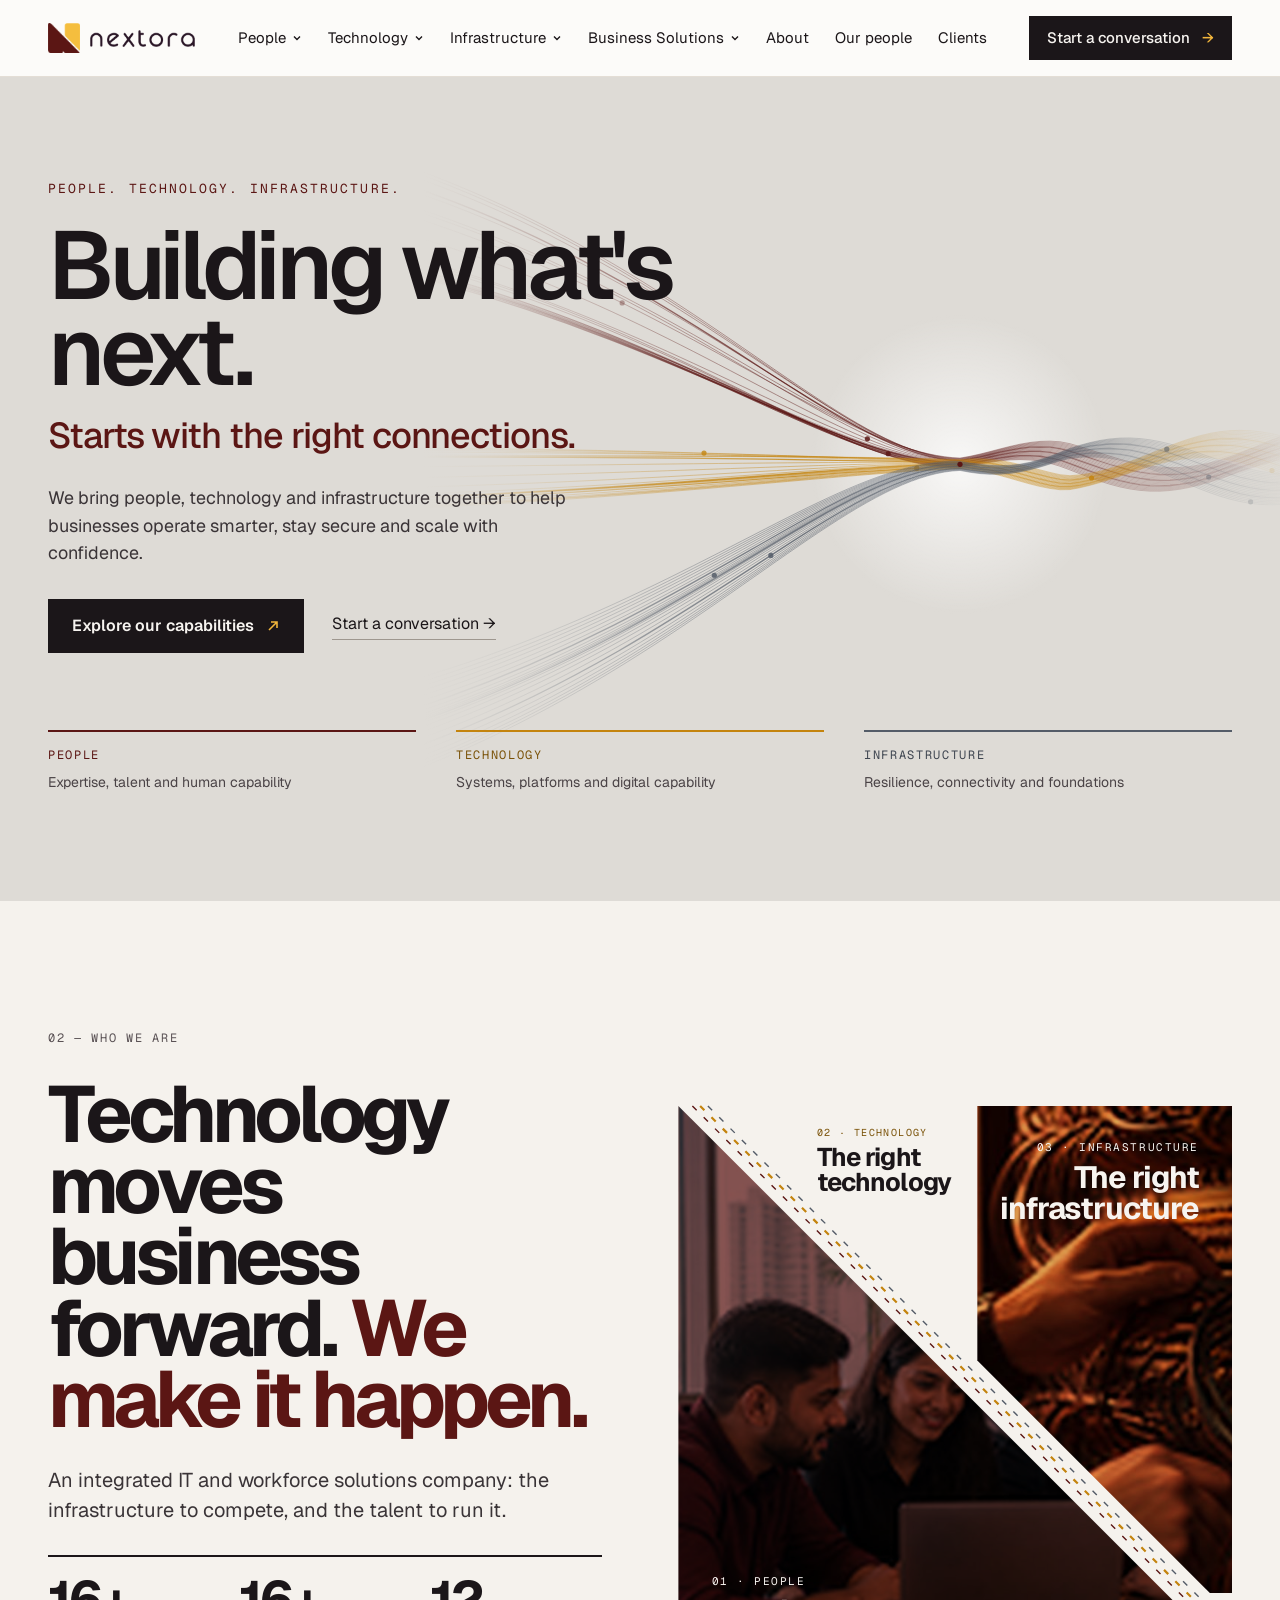
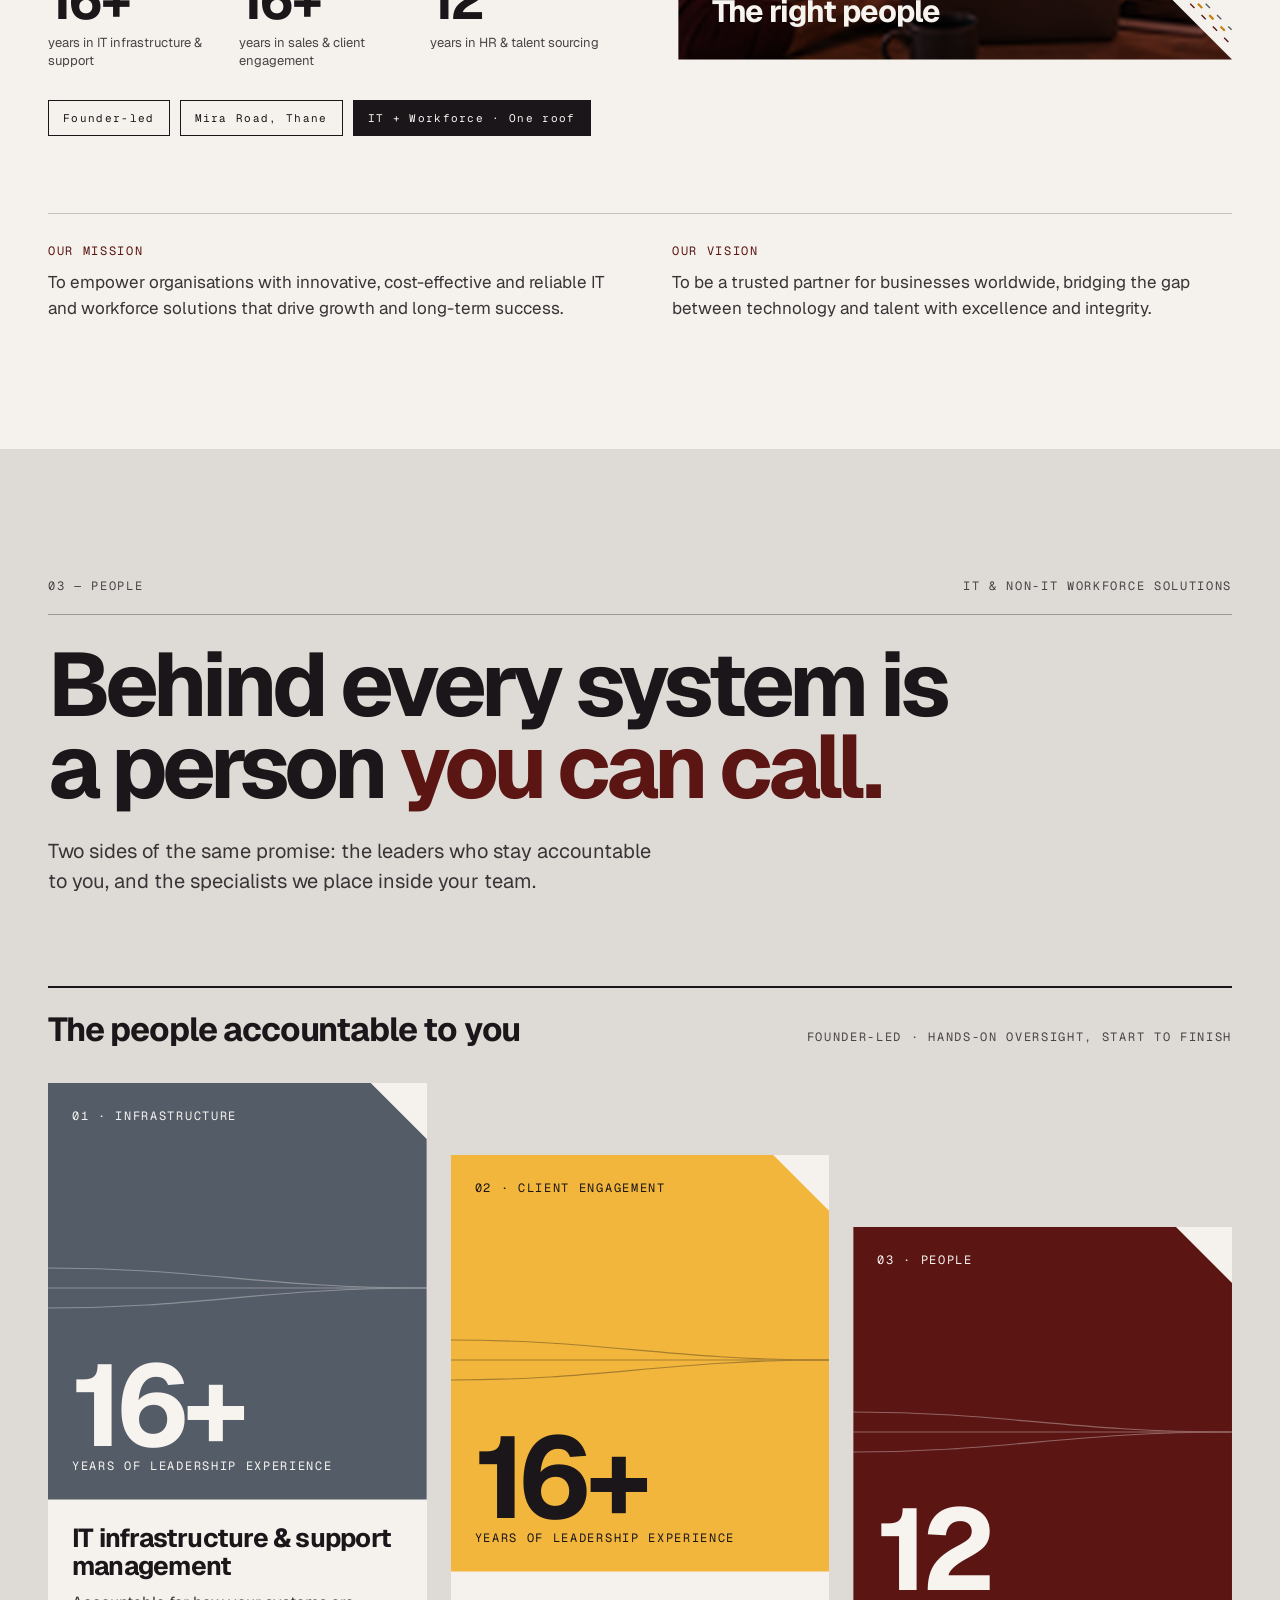
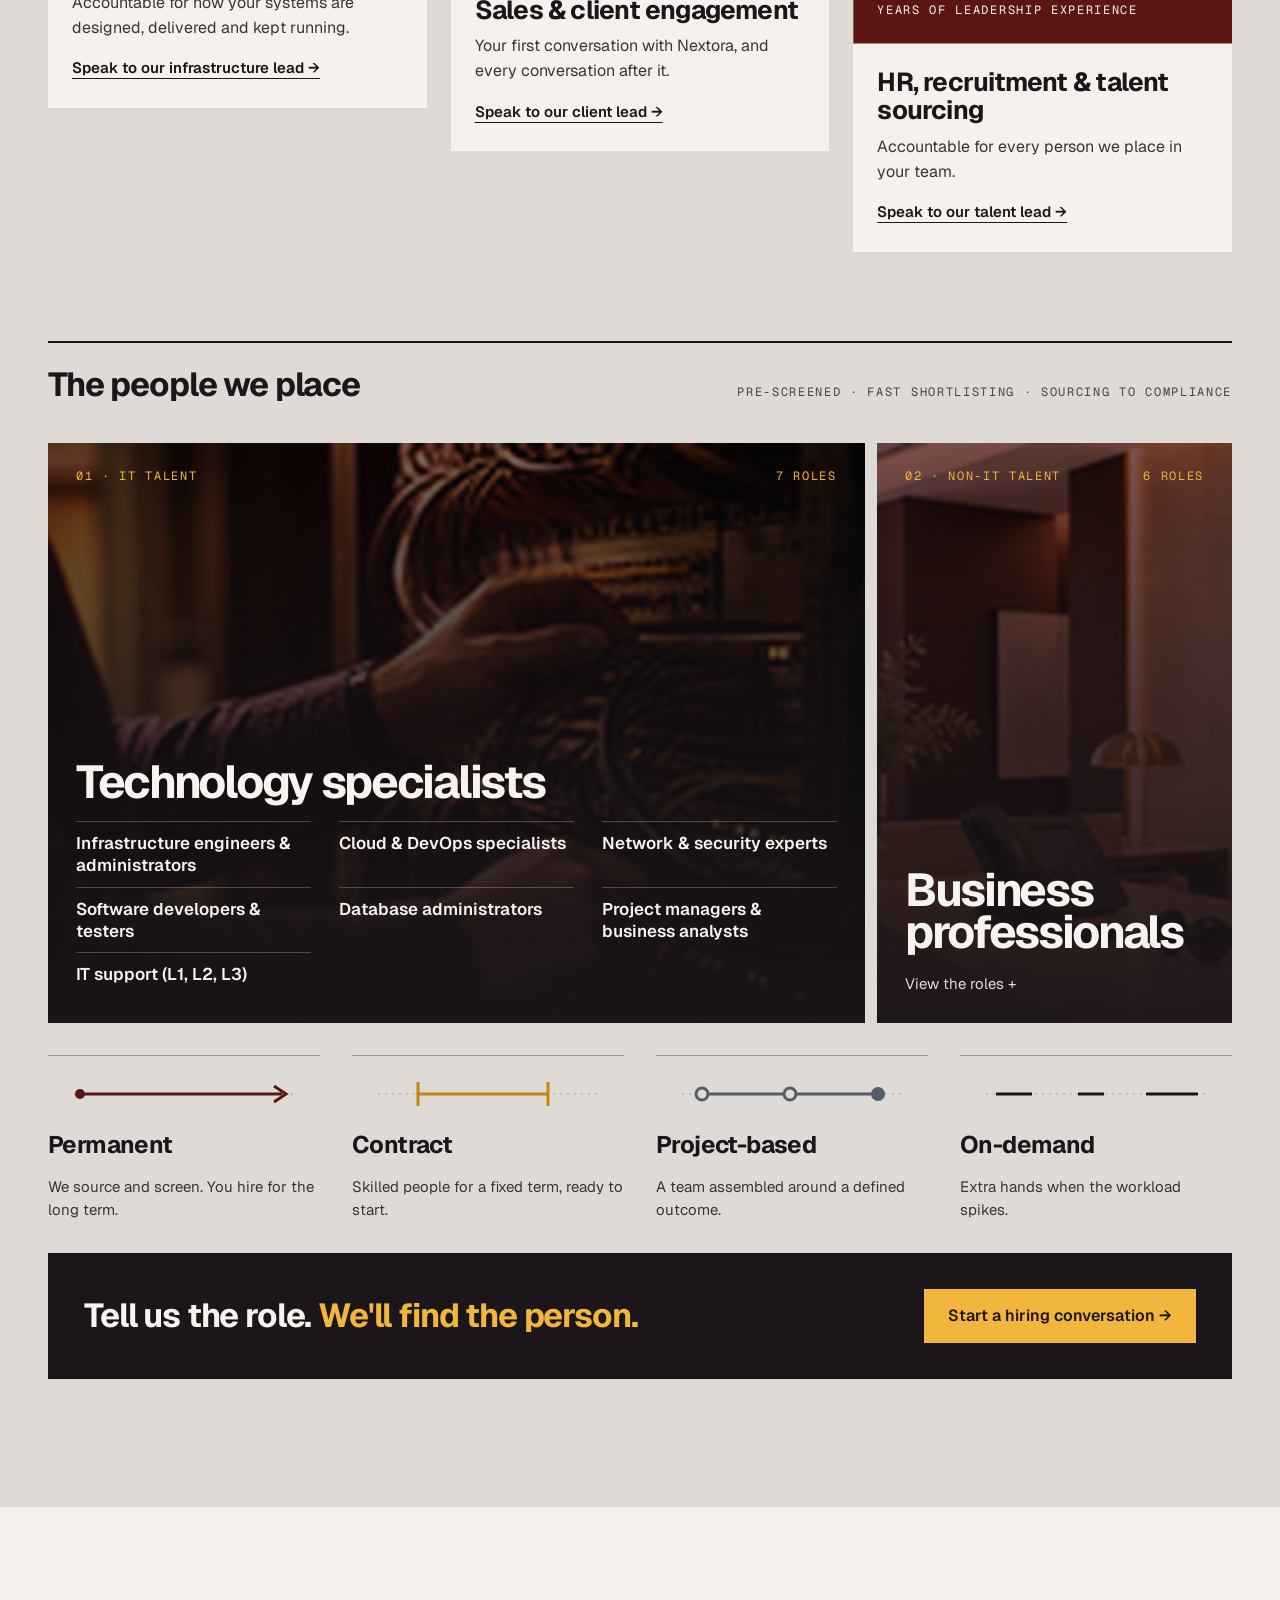
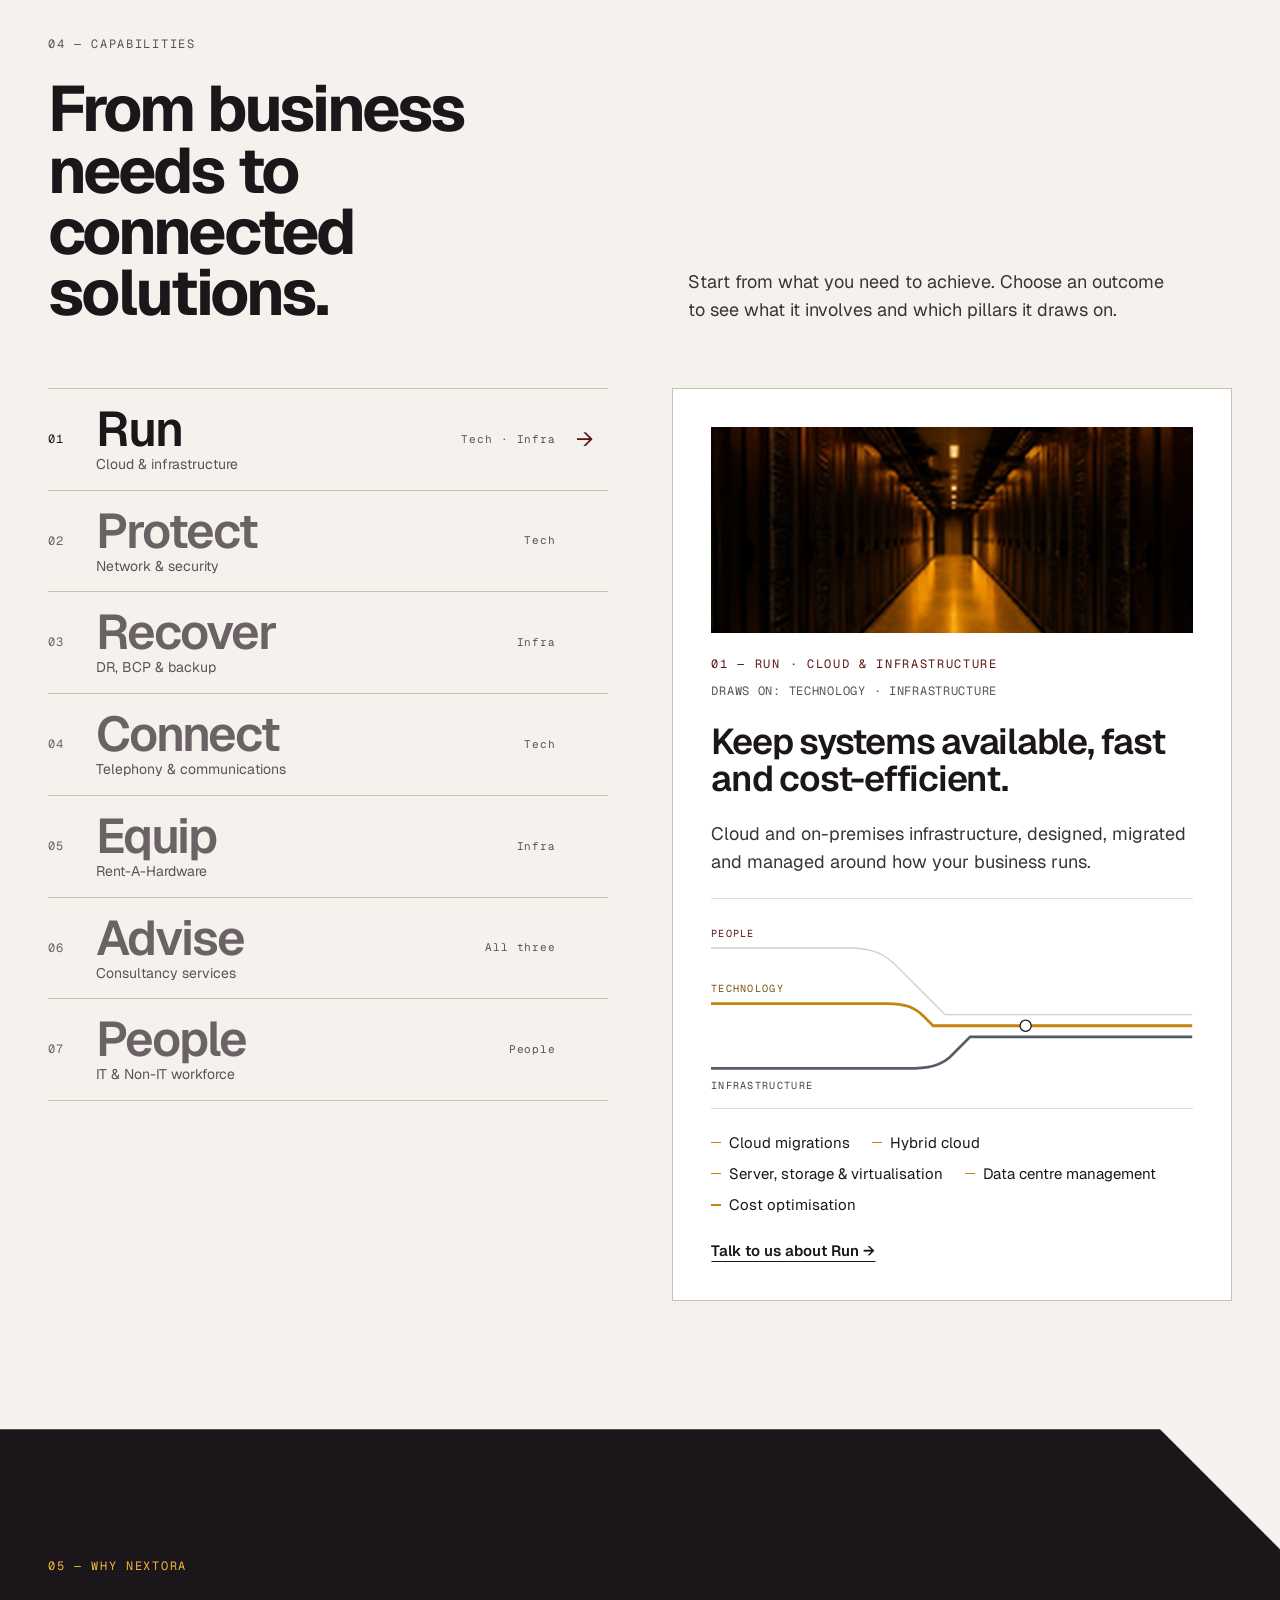
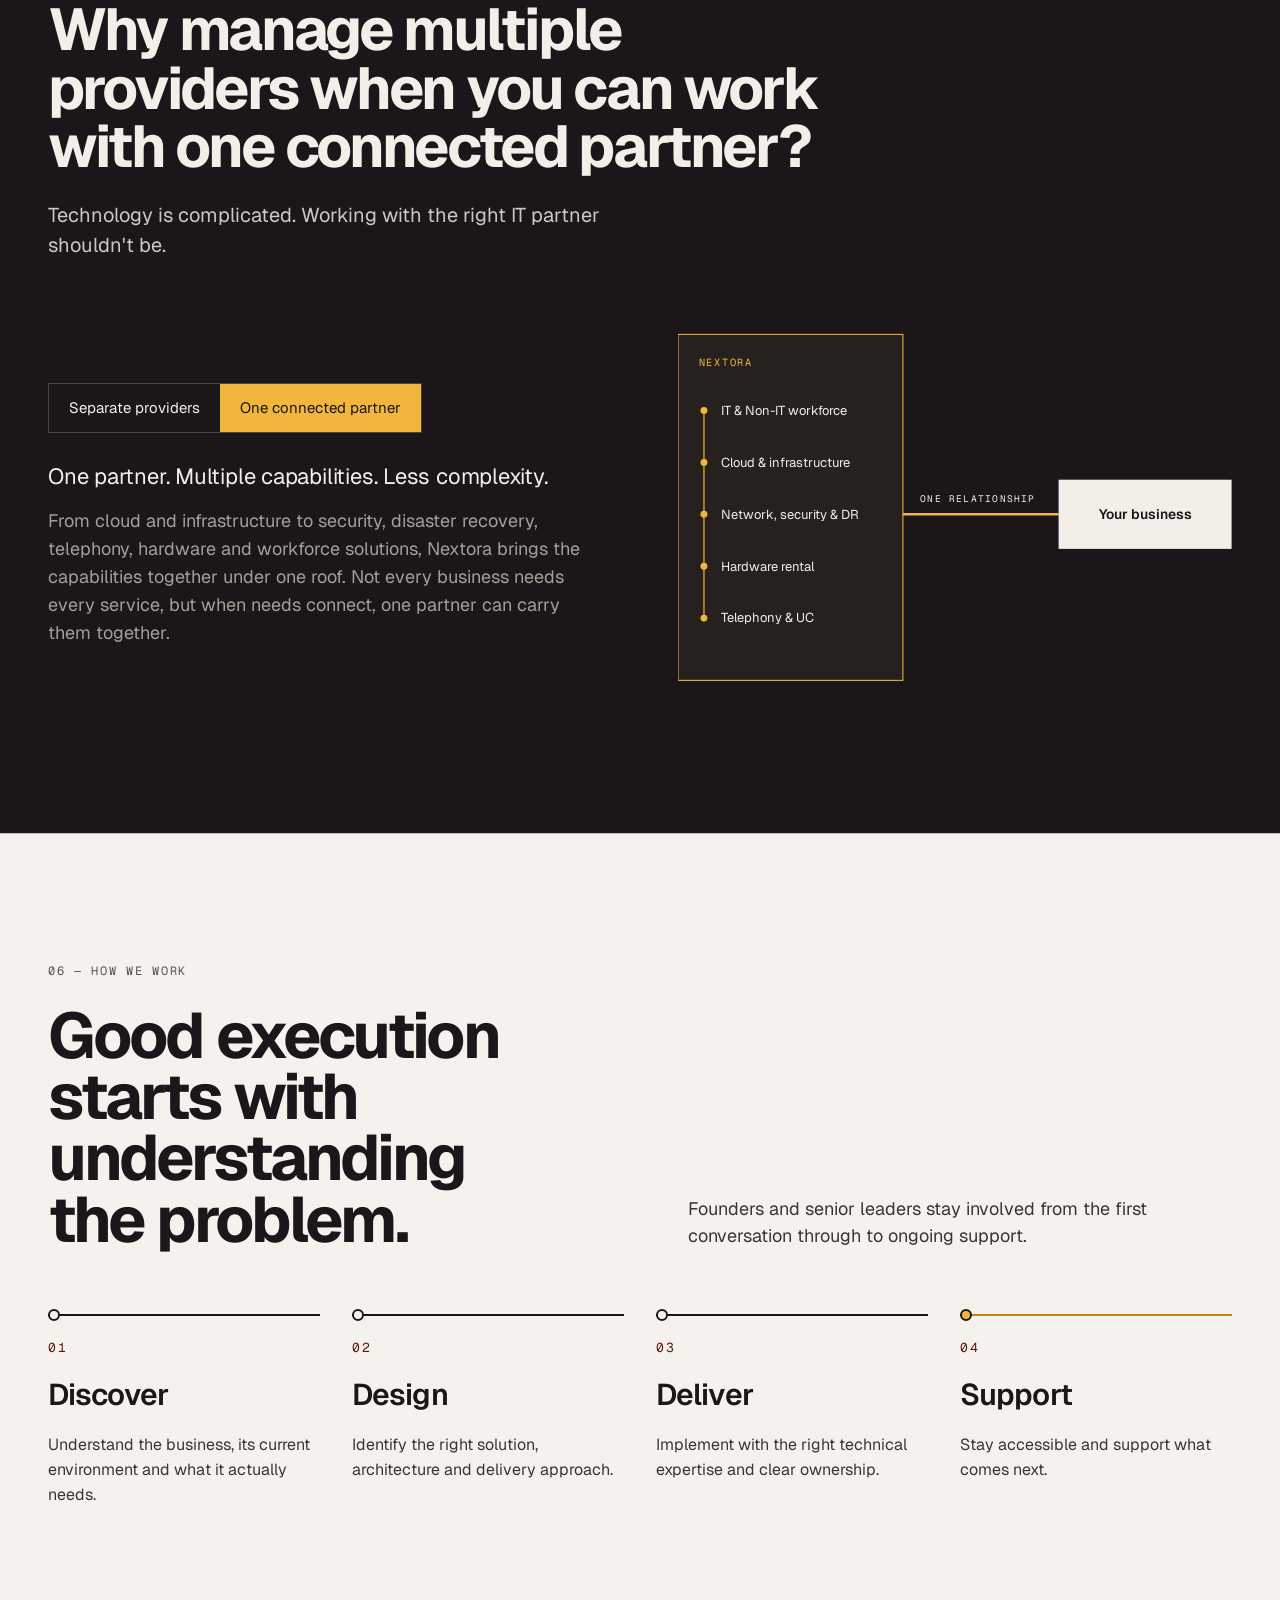
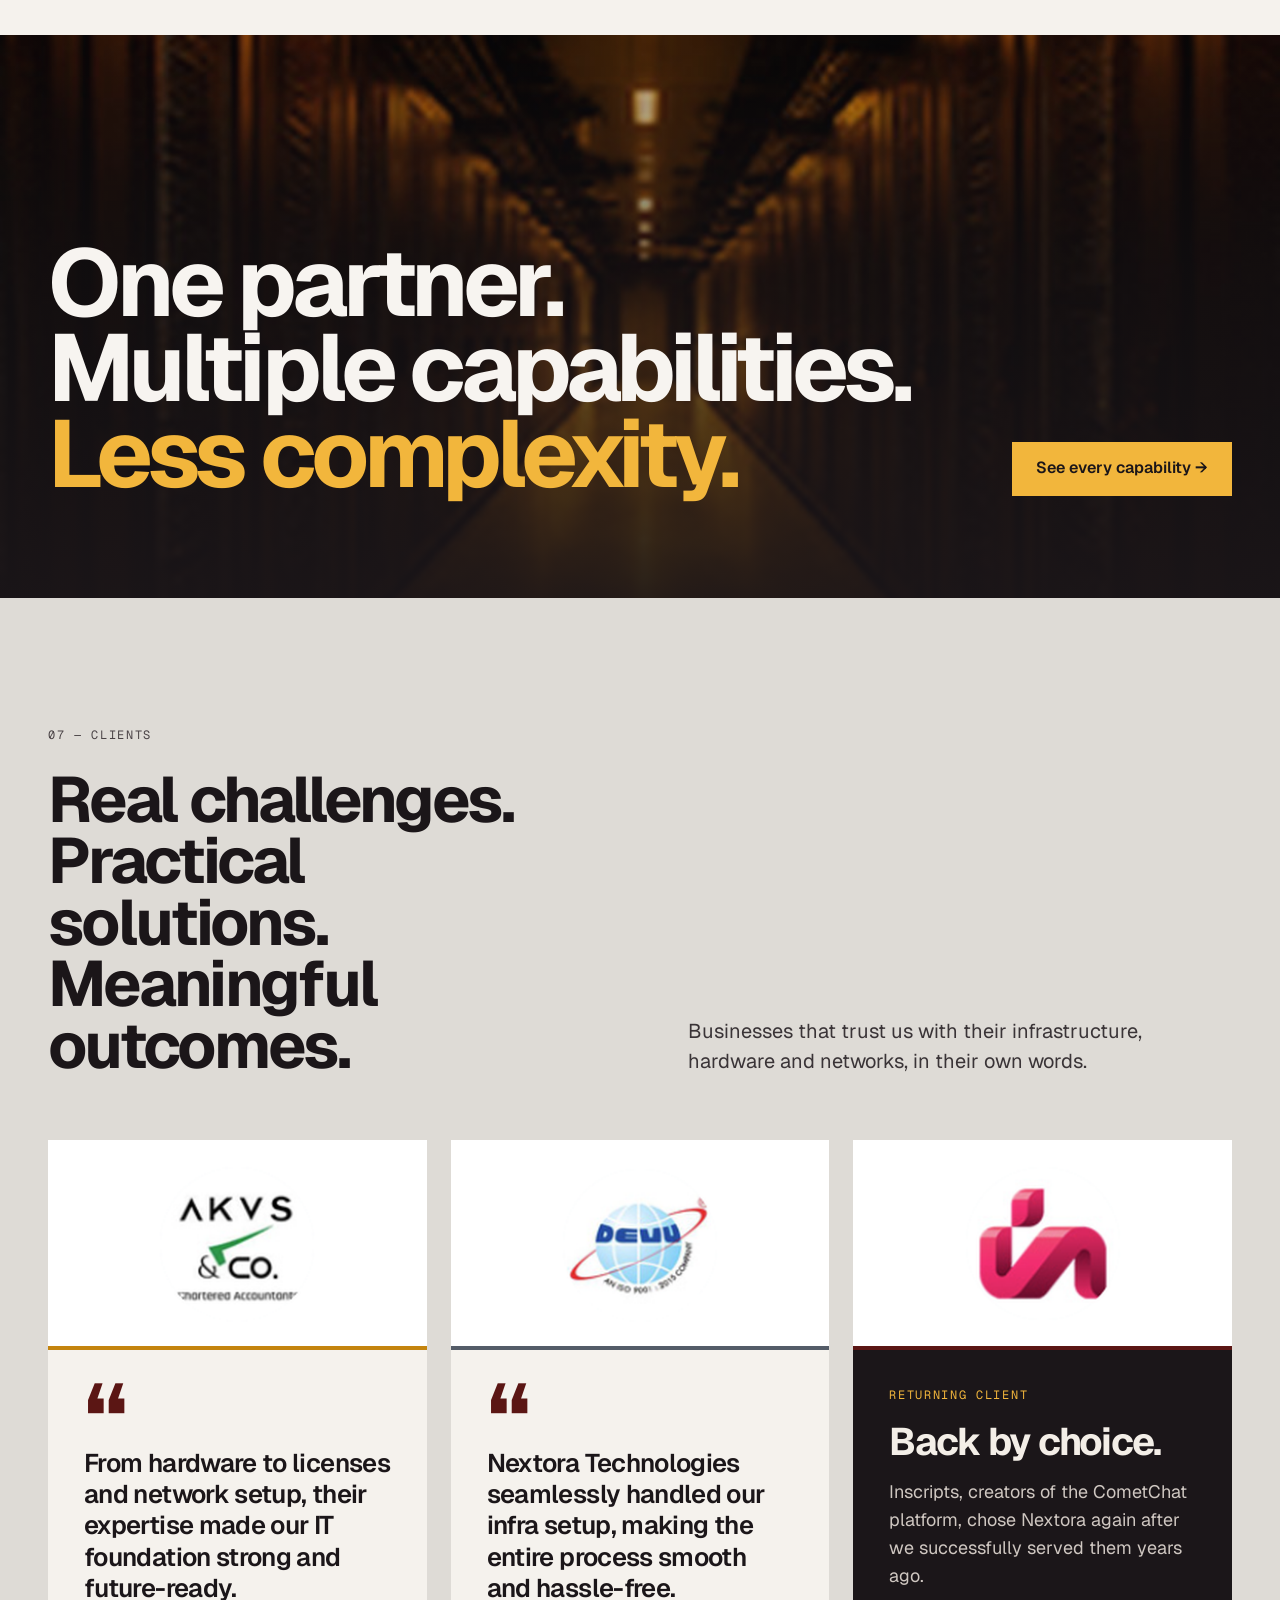
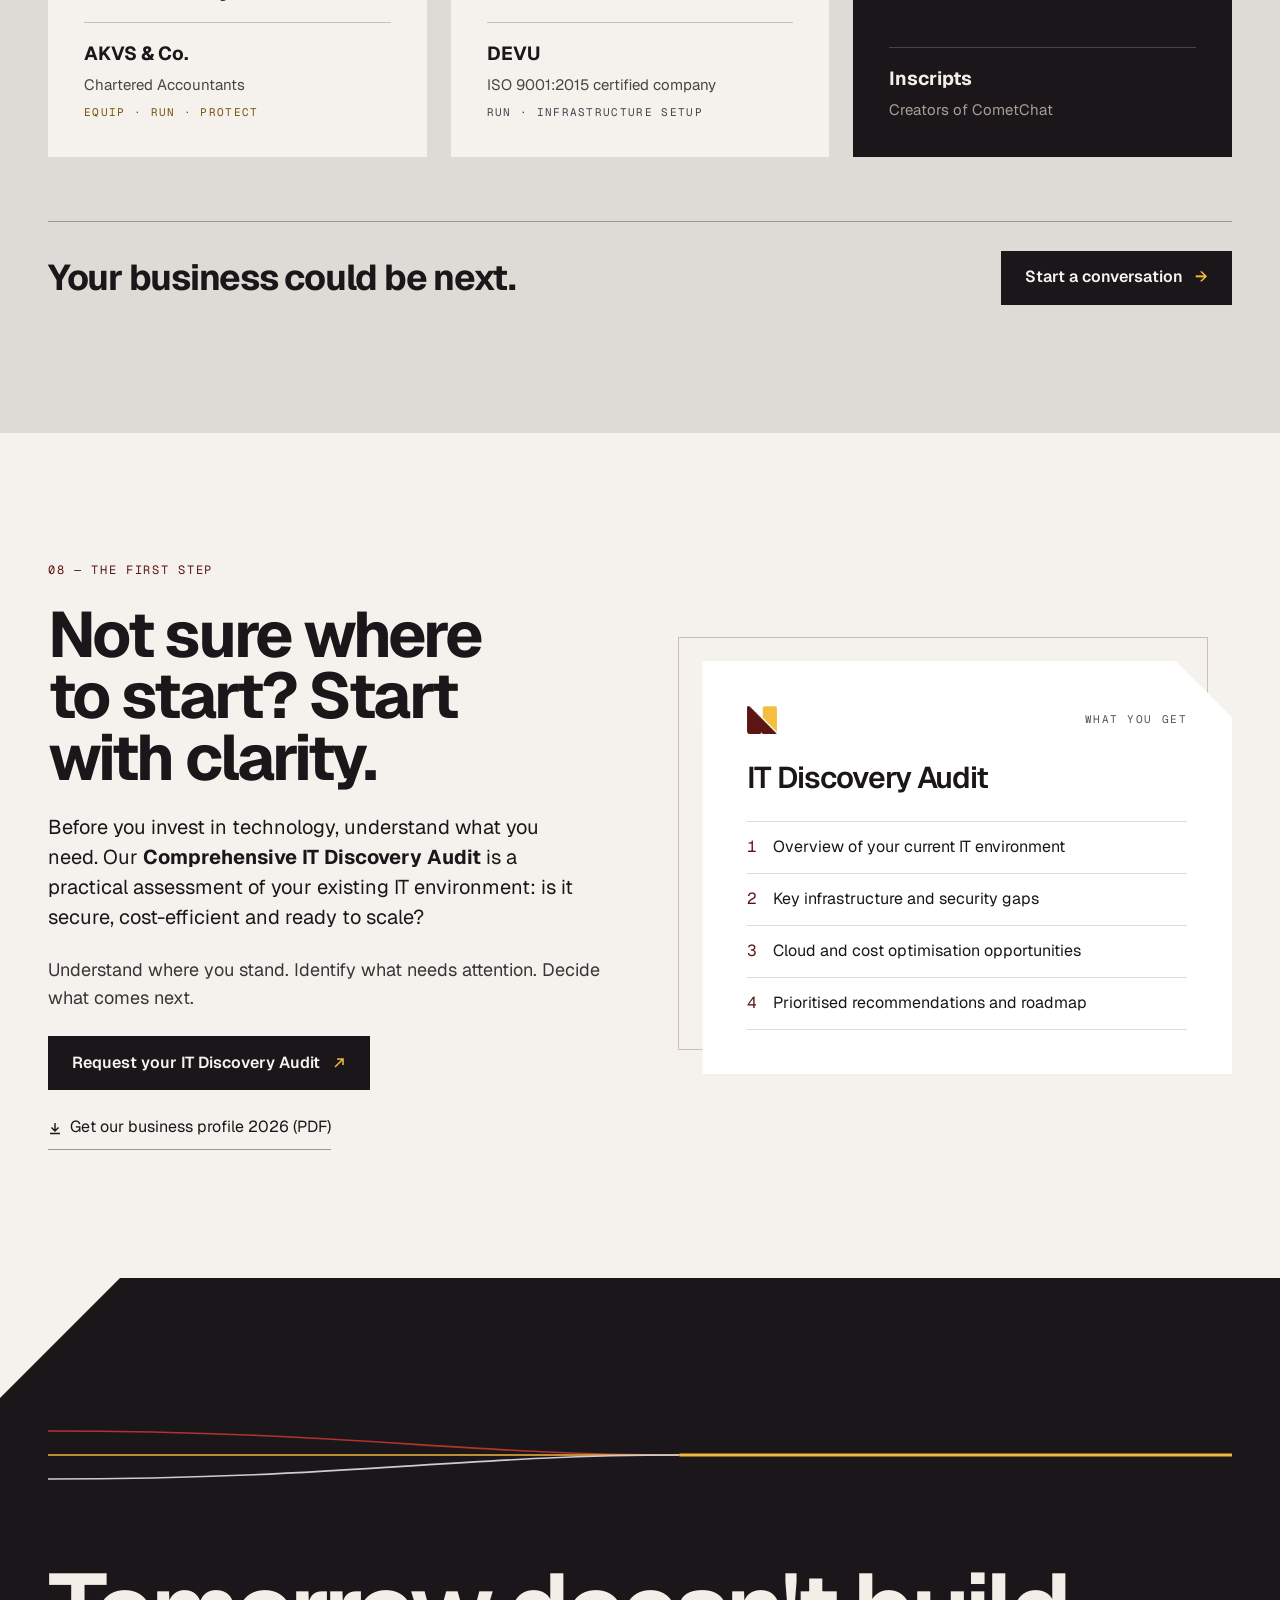
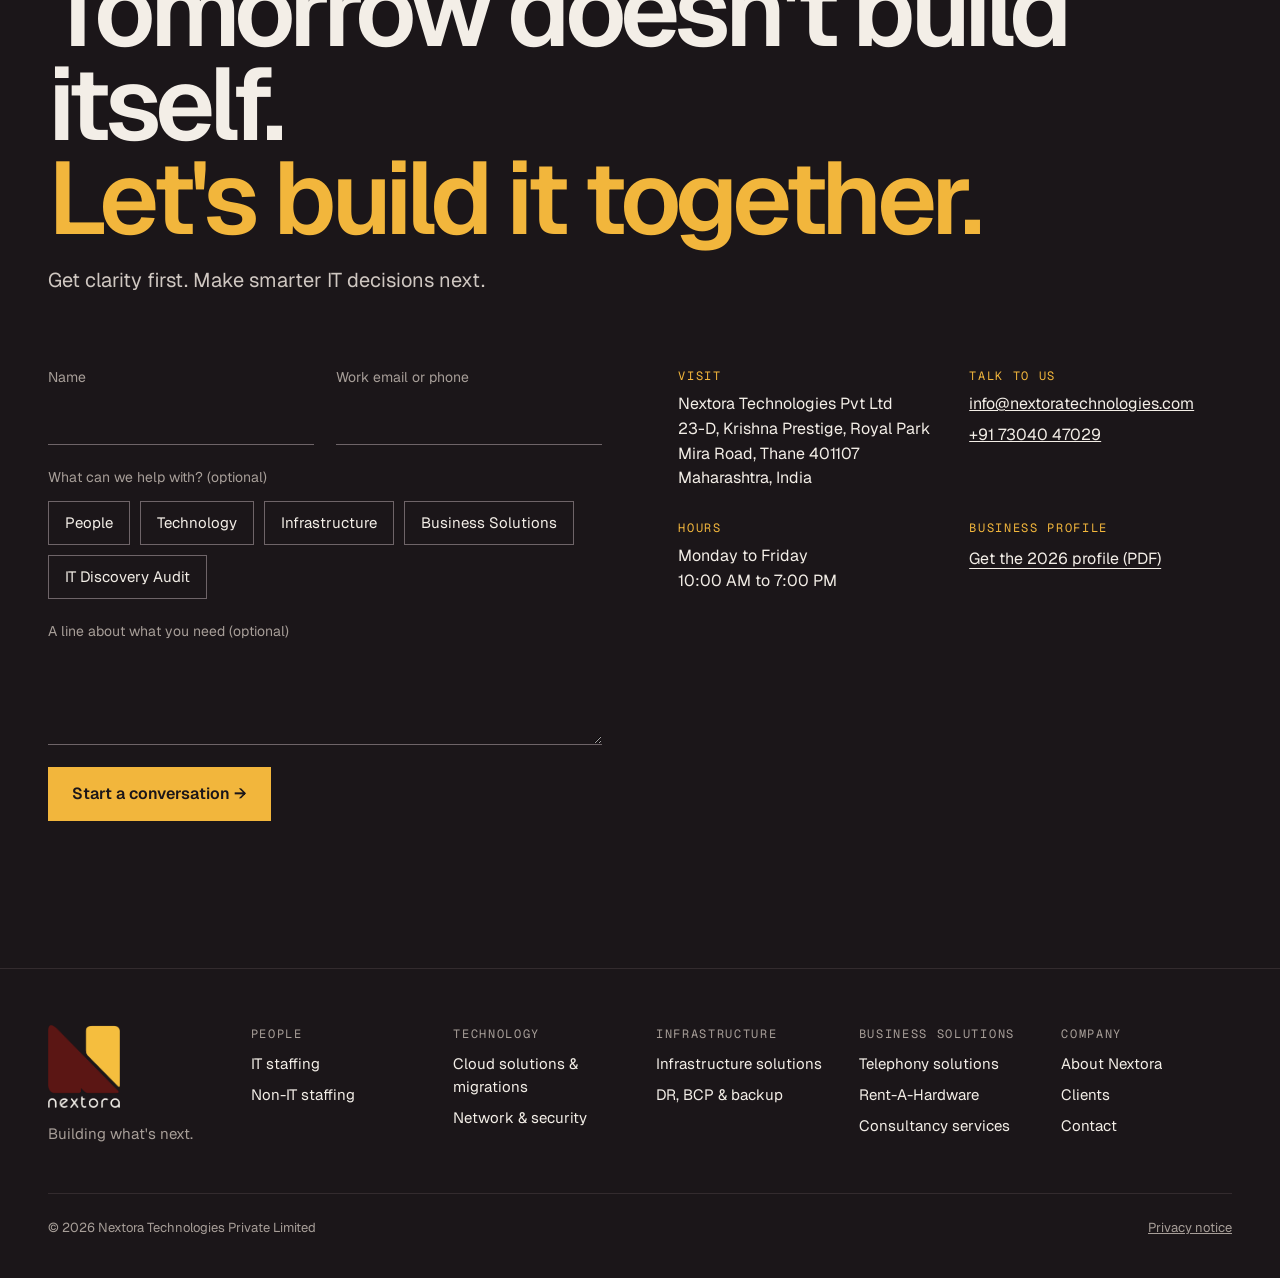
==== commit 9f896fce: "Lighten the header and add a shadow on scroll Co-authored-by: Cursor <cursoragent@cursor.com>" ====
--- a/index.html
+++ b/index.html
@@ -5,7 +5,7 @@
 <meta name="viewport" content="width=device-width, initial-scale=1, viewport-fit=cover">
 <title>Nextora Technologies | IT Solutions &amp; Workforce Solutions, Mira Road, Thane</title>
 <meta name="description" content="Nextora Technologies brings people, technology and infrastructure together: cloud, network and security, disaster recovery, telephony, hardware rental, IT consultancy and IT &amp; non-IT staffing. Mira Road, Thane.">
-<meta name="theme-color" content="#DEDBD6">
+<meta name="theme-color" content="#FCFBF9">
 <link rel="canonical" href="https://www.nextoratechnologies.com/">
 <link rel="icon" type="image/png" href="favicon.png">
 <link rel="apple-touch-icon" href="apple-touch-icon.png">
@@ -21,7 +21,7 @@
 <link rel="preconnect" href="https://fonts.googleapis.com">
 <link rel="preconnect" href="https://fonts.gstatic.com" crossorigin>
 <link rel="stylesheet" href="https://fonts.googleapis.com/css2?family=Geist:wght@300;400;500;600;700&family=Geist+Mono:wght@400;500&display=swap">
-<link rel="stylesheet" href="assets/css/style.css?v=1">
+<link rel="stylesheet" href="assets/css/style.css?v=2">
 
 <script type="application/ld+json">
 {
@@ -585,6 +585,6 @@
   </div>
 </div>
 
-<script src="assets/js/main.js?v=1" defer></script>
+<script src="assets/js/main.js?v=2" defer></script>
 </body>
 </html>
--- a/assets/css/style.css
+++ b/assets/css/style.css
@@ -88,7 +88,8 @@
 /* =========================================================
    HEADER
    ========================================================= */
-.site-header { position: sticky; top: 0; z-index: 40; background: rgba(222,219,214,.95); border-bottom: 1px solid var(--hair); backdrop-filter: saturate(1.2) blur(6px); -webkit-backdrop-filter: saturate(1.2) blur(6px); }
+.site-header { position: sticky; top: 0; z-index: 40; background: rgba(252,251,249,.97); border-bottom: 1px solid #E4DED6; transition: box-shadow .3s ease, background .3s ease; backdrop-filter: saturate(1.2) blur(6px); -webkit-backdrop-filter: saturate(1.2) blur(6px); }
+.site-header.is-scrolled { box-shadow: 0 6px 24px rgba(27,22,25,.07); }
 .header-bar { height: var(--header-h); display: flex; align-items: center; justify-content: space-between; gap: 24px; }
 .brand { display: flex; align-items: center; gap: 10px; text-decoration: none; flex-shrink: 0; }
 .brand img:first-child { height: 30px; width: auto; }
@@ -102,7 +103,7 @@
 .header-actions { display: flex; align-items: center; gap: 12px; }
 .burger { display: none; width: 44px; height: 44px; align-items: center; justify-content: center; border: 1px solid var(--hair-stone); }
 
-.mega { position: absolute; left: 0; right: 0; top: 100%; background: var(--stone); border-bottom: 1px solid var(--hair); box-shadow: 0 24px 48px rgba(27,22,25,.10); }
+.mega { position: absolute; left: 0; right: 0; top: 100%; background: #FCFBF9; border-bottom: 1px solid #E4DED6; box-shadow: 0 24px 48px rgba(27,22,25,.10); }
 .mega[hidden] { display: none; }
 .mega-grid { padding-block: 40px 24px; display: grid; grid-template-columns: repeat(auto-fit, minmax(min(210px, 100%), 1fr)); gap: 36px; }
 .mega-col { display: flex; flex-direction: column; gap: 14px; border-top: 2px solid var(--hair-stone); padding-top: 16px; transition: border-color .2s; }
@@ -117,9 +118,9 @@
 .mega-foot { display: flex; justify-content: flex-end; padding-bottom: 12px; }
 .mega-foot button { font-size: 14px; height: 44px; color: var(--body); }
 
-.mnav { position: absolute; left: 0; right: 0; top: 100%; background: var(--stone); border-bottom: 1px solid var(--hair); padding: 8px var(--gutter) 24px; display: flex; flex-direction: column; max-height: calc(100vh - var(--header-h)); overflow-y: auto; }
+.mnav { position: absolute; left: 0; right: 0; top: 100%; background: #FCFBF9; border-bottom: 1px solid #E4DED6; padding: 8px var(--gutter) 24px; display: flex; flex-direction: column; max-height: calc(100vh - var(--header-h)); overflow-y: auto; }
 .mnav[hidden] { display: none; }
-.mnav a { display: flex; align-items: center; justify-content: space-between; min-height: 56px; border-bottom: 1px solid var(--hair); text-decoration: none; font-size: 17px; }
+.mnav a { display: flex; align-items: center; justify-content: space-between; min-height: 56px; border-bottom: 1px solid #E4DED6; text-decoration: none; font-size: 17px; }
 .mnav a.big { font-size: 26px; letter-spacing: -.03em; font-weight: 600; min-height: 60px; }
 .mnav a.big .mono { font-size: 12px; }
 .mnav a:last-child { border-bottom: 0; color: var(--burgundy); }
